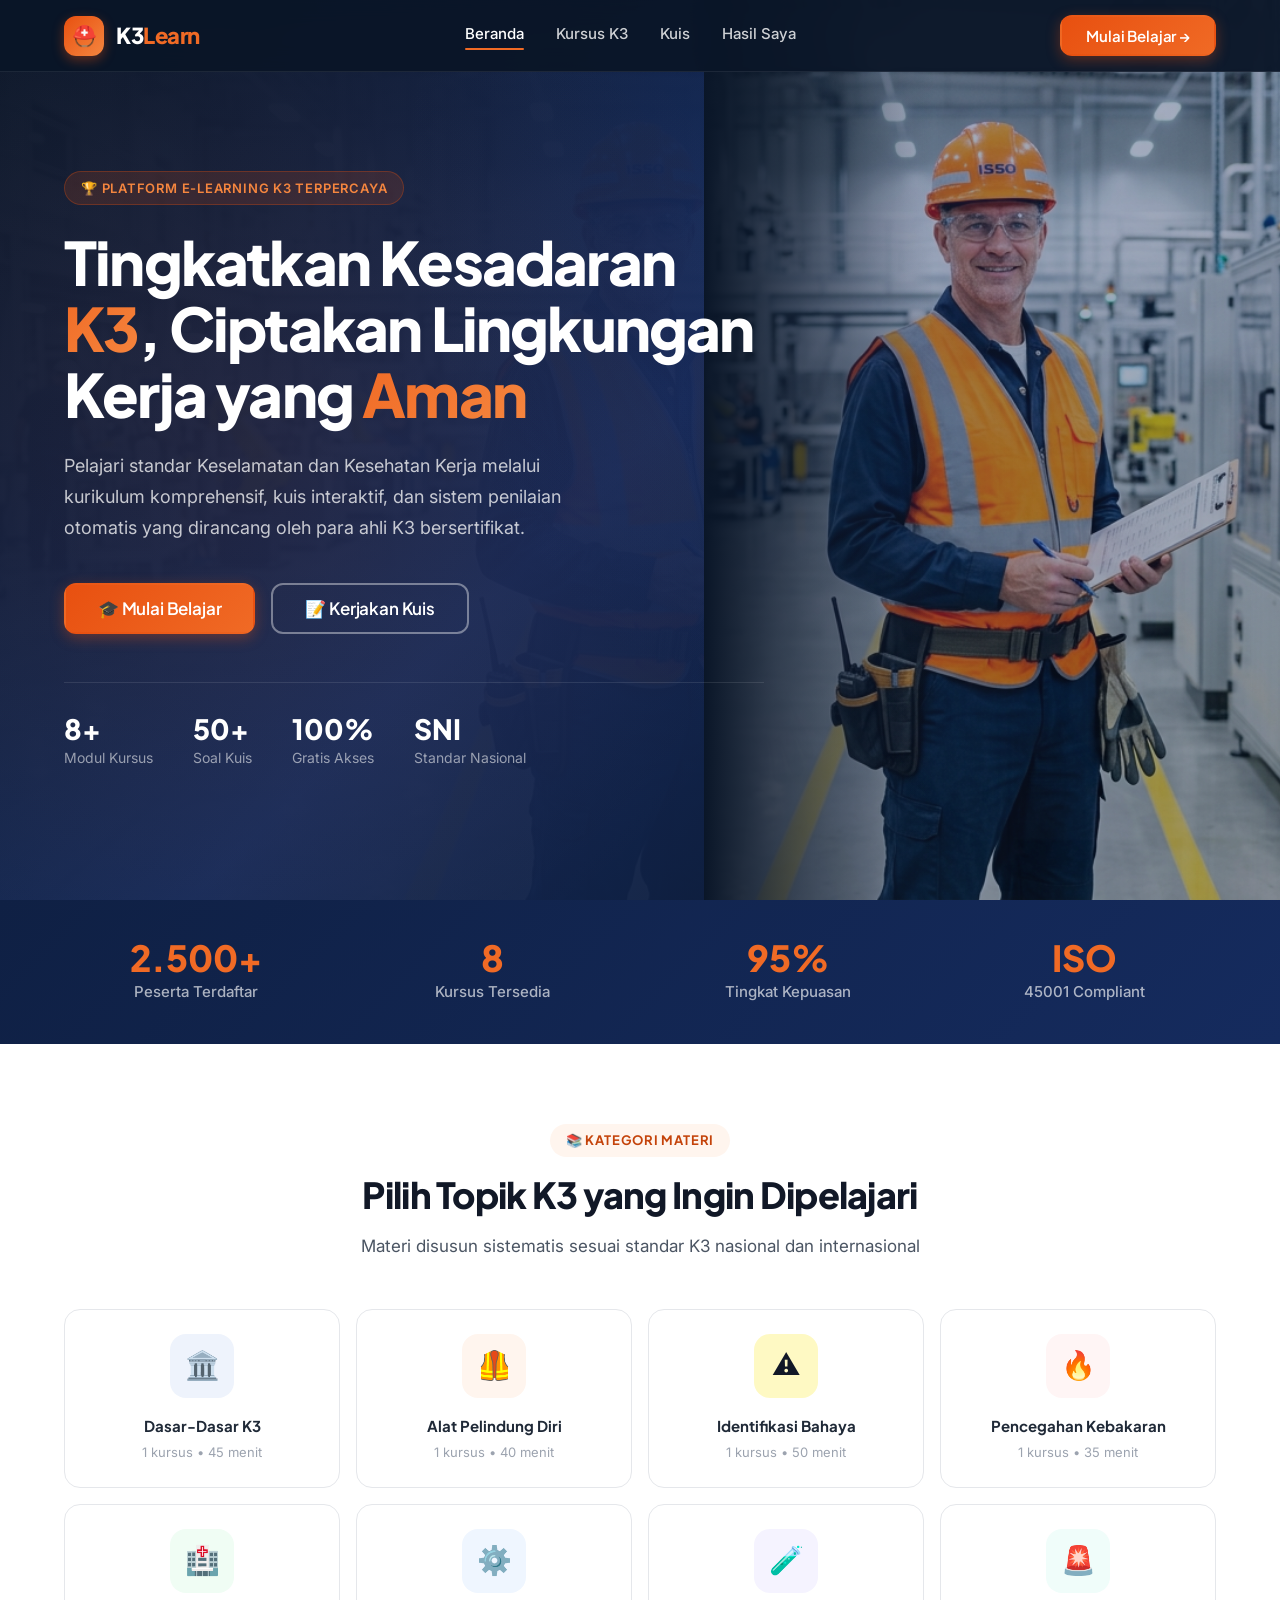
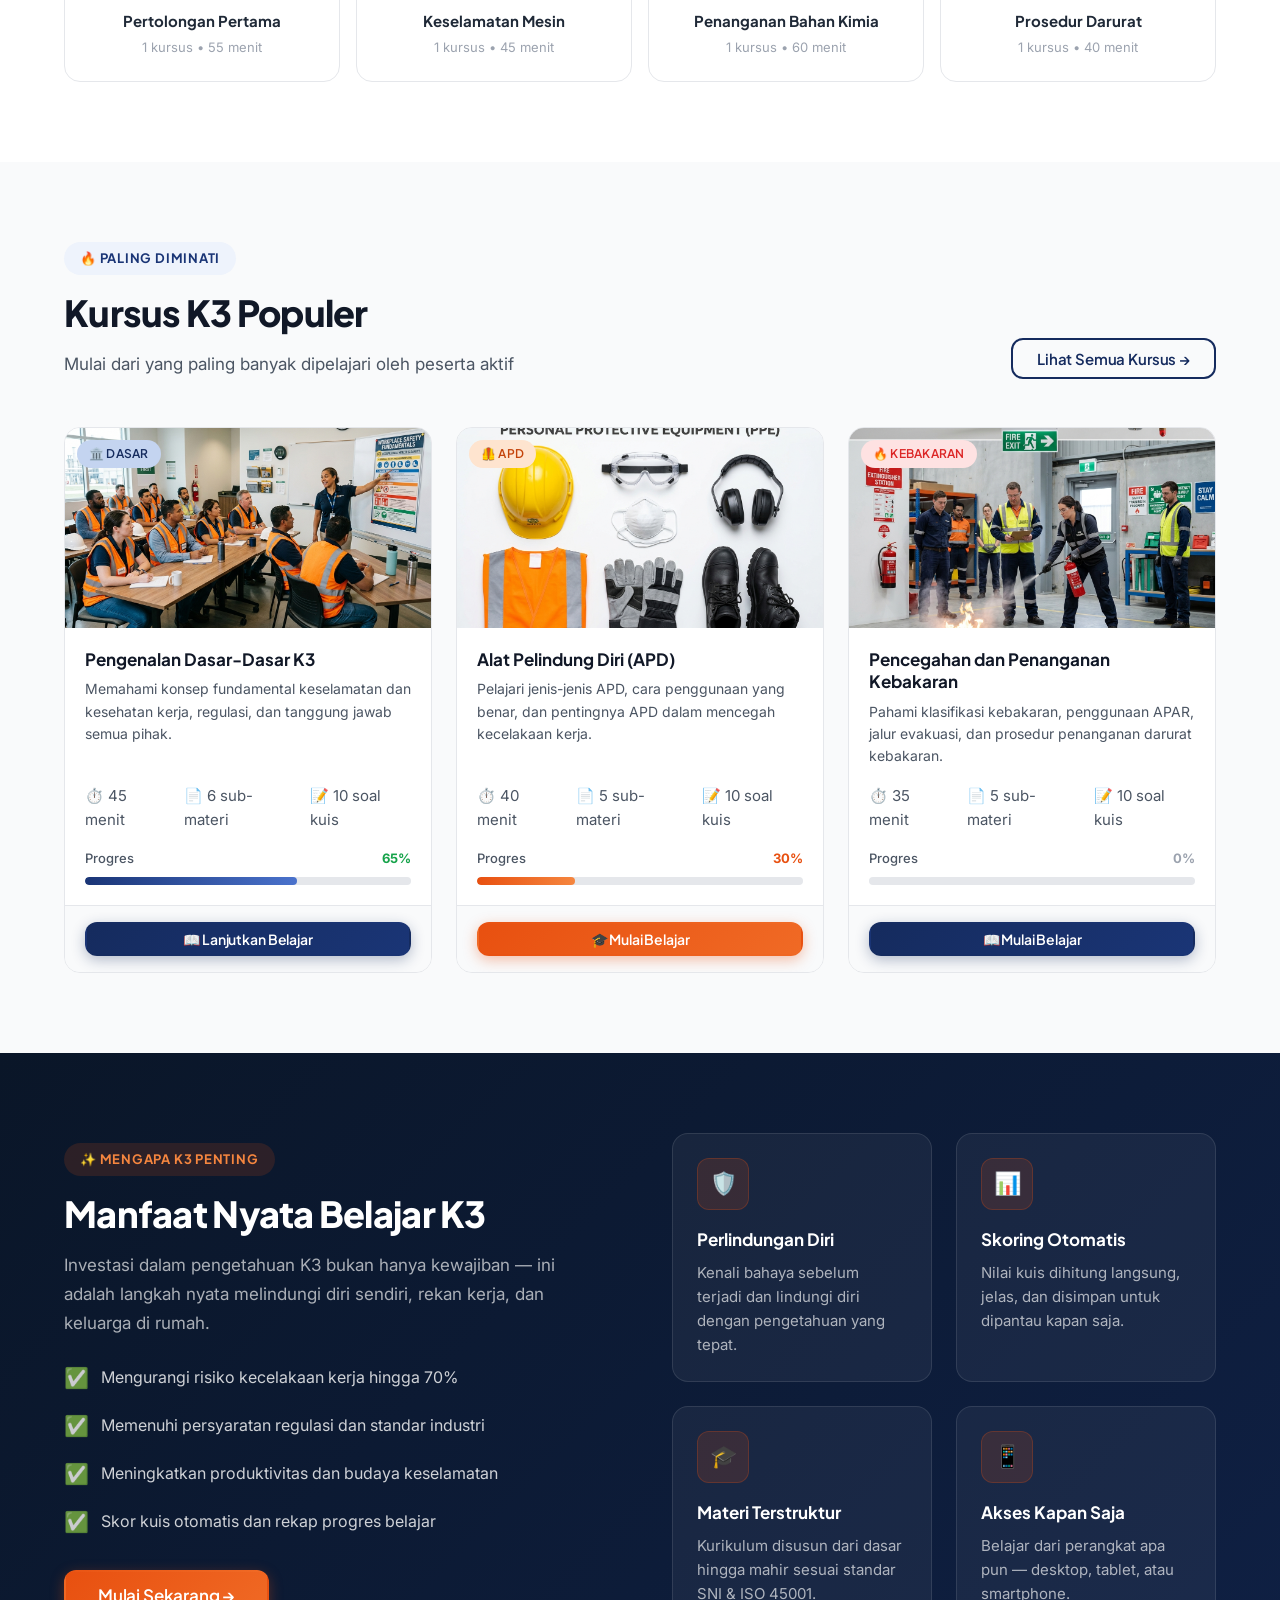
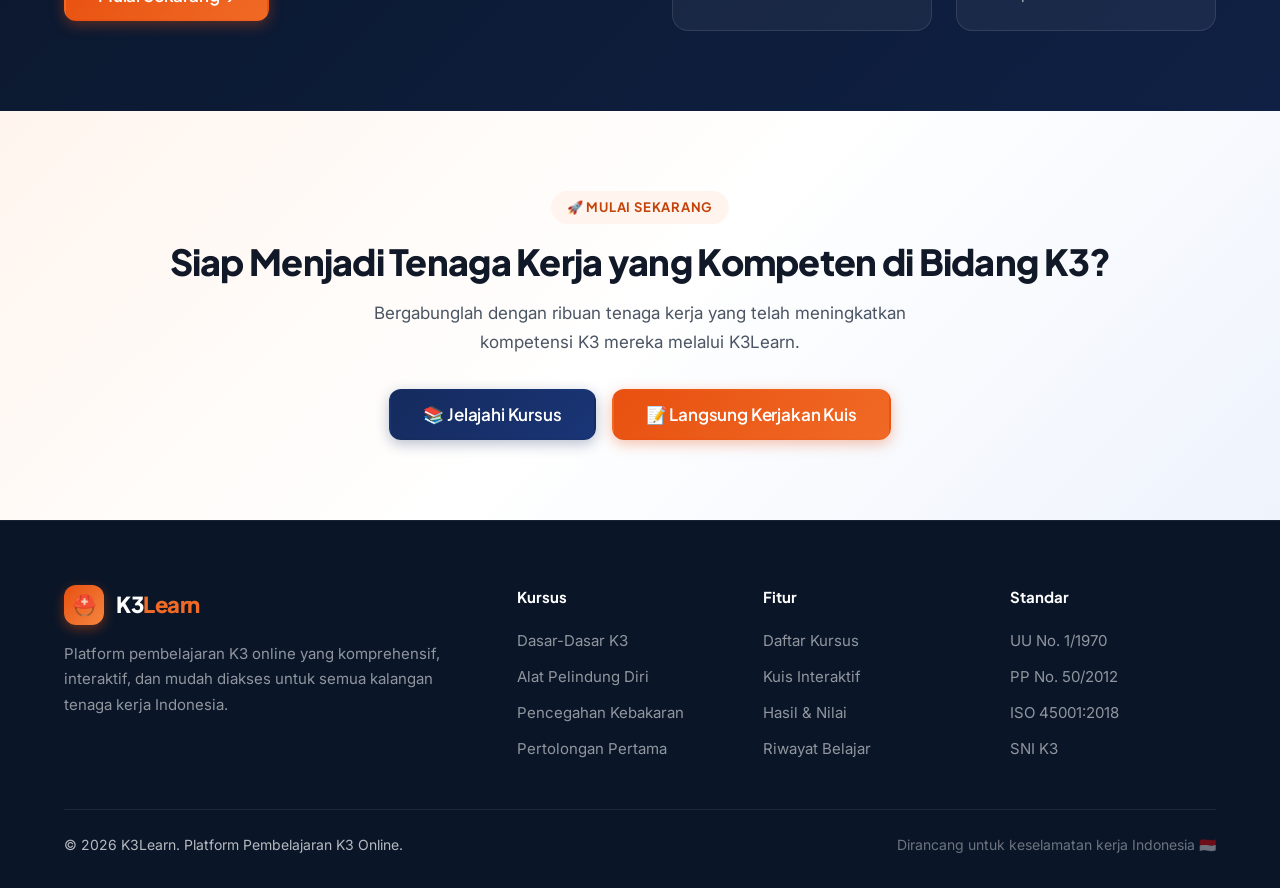
==== index.html @ fc47f02a "feat: initial commit K3Learn interactive e-learning platform" ====
﻿<!DOCTYPE html>
<html lang="id">
<head>
  <meta charset="UTF-8">
  <meta name="viewport" content="width=device-width, initial-scale=1.0">
  <title>K3Learn - Platform Pembelajaran Keselamatan dan Kesehatan Kerja</title>
  <meta name="description" content="Pelajari K3 secara online. Kursus interaktif, kuis otomatis, dan sertifikasi digital untuk meningkatkan keselamatan kerja di tempat Anda.">
  <link rel="stylesheet" href="assets/css/style.css">
  <link rel="icon" href="data:image/svg+xml,<svg xmlns='http://www.w3.org/2000/svg' viewBox='0 0 100 100'><text y='.9em' font-size='90'>⛑️</text></svg>">
</head>
<body>

<!-- NAVBAR -->
<nav class="navbar" id="navbar">
  <div class="container">
    <a href="index.html" class="nav-logo">
      <div class="nav-logo-icon">⛑️</div>
      <span class="nav-logo-text">K3<span>Learn</span></span>
    </a>
    <div class="nav-links" id="navLinks">
      <a href="index.html" class="nav-link active">Beranda</a>
      <a href="pages/kursus.html" class="nav-link">Kursus K3</a>
      <a href="pages/kuis.html" class="nav-link">Kuis</a>
      <a href="pages/hasil.html" class="nav-link">Hasil Saya</a>
    </div>
    <div style="display:flex;align-items:center;gap:.75rem">
      <a href="pages/kursus.html" class="btn btn-primary">Mulai Belajar →</a>
      <button class="nav-hamburger" id="hamburger" aria-label="Menu">
        <span></span><span></span><span></span>
      </button>
    </div>
  </div>
</nav>

<!-- HERO SECTION -->
<section class="hero" id="beranda">
  <div class="hero-bg"><img src="assets/images/hero_worker.jpg" alt="Worker" loading="eager"></div>
  <div class="hero-overlay"></div>
  <div class="hero-pattern"></div>
  <div class="hero-image-col">
    <img src="assets/images/hero_worker.jpg" alt="Safety Worker">
  </div>
  <div class="container">
    <div class="hero-content animate-fade-up">
      <div class="hero-badge">🏆 Platform E-Learning K3 Terpercaya</div>
      <h1 class="hero-title">
        Tingkatkan Kesadaran <span class="highlight">K3</span>, Ciptakan Lingkungan Kerja yang <span class="highlight">Aman</span>
      </h1>
      <p class="hero-desc">
        Pelajari standar Keselamatan dan Kesehatan Kerja melalui kurikulum komprehensif, kuis interaktif, dan sistem penilaian otomatis yang dirancang oleh para ahli K3 bersertifikat.
      </p>
      <div class="hero-actions">
        <a href="pages/kursus.html" class="btn btn-primary btn-lg">🎓 Mulai Belajar</a>
        <a href="pages/kuis.html" class="btn btn-outline btn-lg">📝 Kerjakan Kuis</a>
      </div>
      <div class="hero-stats">
        <div>
          <div class="hero-stat-number">8+</div>
          <div class="hero-stat-label">Modul Kursus</div>
        </div>
        <div>
          <div class="hero-stat-number">50+</div>
          <div class="hero-stat-label">Soal Kuis</div>
        </div>
        <div>
          <div class="hero-stat-number">100%</div>
          <div class="hero-stat-label">Gratis Akses</div>
        </div>
        <div>
          <div class="hero-stat-number">SNI</div>
          <div class="hero-stat-label">Standar Nasional</div>
        </div>
      </div>
    </div>
  </div>
</section>

<!-- STATS STRIP -->
<div class="stats-strip">
  <div class="container">
    <div class="stats-grid">
      <div data-aos data-delay="100">
        <div class="stat-num">2.500+</div>
        <div class="stat-lbl">Peserta Terdaftar</div>
      </div>
      <div data-aos data-delay="200">
        <div class="stat-num">8</div>
        <div class="stat-lbl">Kursus Tersedia</div>
      </div>
      <div data-aos data-delay="300">
        <div class="stat-num">95%</div>
        <div class="stat-lbl">Tingkat Kepuasan</div>
      </div>
      <div data-aos data-delay="400">
        <div class="stat-num">ISO</div>
        <div class="stat-lbl">45001 Compliant</div>
      </div>
    </div>
  </div>
</div>

<!-- KATEGORI MATERI -->
<section class="section-padding" id="kategori">
  <div class="container">
    <div class="text-center mb-12">
      <div class="section-label">📚 Kategori Materi</div>
      <h2 class="section-title">Pilih Topik K3 yang Ingin Dipelajari</h2>
      <p class="section-subtitle" style="margin:0 auto">Materi disusun sistematis sesuai standar K3 nasional dan internasional</p>
    </div>
    <div class="category-grid">
      <a href="pages/kursus.html?kategori=dasar" class="category-card" data-aos data-delay="100">
        <div class="category-icon cat-navy">🏛️</div>
        <div class="category-name">Dasar-Dasar K3</div>
        <div class="category-count">1 kursus • 45 menit</div>
      </a>
      <a href="pages/kursus.html?kategori=apd" class="category-card" data-aos data-delay="150">
        <div class="category-icon cat-orange">🦺</div>
        <div class="category-name">Alat Pelindung Diri</div>
        <div class="category-count">1 kursus • 40 menit</div>
      </a>
      <a href="pages/kursus.html?kategori=bahaya" class="category-card" data-aos data-delay="200">
        <div class="category-icon cat-yellow">⚠️</div>
        <div class="category-name">Identifikasi Bahaya</div>
        <div class="category-count">1 kursus • 50 menit</div>
      </a>
      <a href="pages/kursus.html?kategori=kebakaran" class="category-card" data-aos data-delay="250">
        <div class="category-icon cat-red">🔥</div>
        <div class="category-name">Pencegahan Kebakaran</div>
        <div class="category-count">1 kursus • 35 menit</div>
      </a>
      <a href="pages/kursus.html?kategori=p3k" class="category-card" data-aos data-delay="300">
        <div class="category-icon cat-green">🏥</div>
        <div class="category-name">Pertolongan Pertama</div>
        <div class="category-count">1 kursus • 55 menit</div>
      </a>
      <a href="pages/kursus.html?kategori=mesin" class="category-card" data-aos data-delay="350">
        <div class="category-icon cat-blue">⚙️</div>
        <div class="category-name">Keselamatan Mesin</div>
        <div class="category-count">1 kursus • 45 menit</div>
      </a>
      <a href="pages/kursus.html?kategori=kimia" class="category-card" data-aos data-delay="400">
        <div class="category-icon cat-purple">🧪</div>
        <div class="category-name">Penanganan Bahan Kimia</div>
        <div class="category-count">1 kursus • 60 menit</div>
      </a>
      <a href="pages/kursus.html?kategori=darurat" class="category-card" data-aos data-delay="450">
        <div class="category-icon cat-teal">🚨</div>
        <div class="category-name">Prosedur Darurat</div>
        <div class="category-count">1 kursus • 40 menit</div>
      </a>
    </div>
  </div>
</section>

<!-- KURSUS POPULER -->
<section class="section-padding" style="background:#F9FAFB" id="kursus-populer">
  <div class="container">
    <div style="display:flex;align-items:flex-end;justify-content:space-between;margin-bottom:3rem;flex-wrap:wrap;gap:1rem">
      <div>
        <div class="section-label section-label-navy">🔥 Paling Diminati</div>
        <h2 class="section-title">Kursus K3 Populer</h2>
        <p class="section-subtitle">Mulai dari yang paling banyak dipelajari oleh peserta aktif</p>
      </div>
      <a href="pages/kursus.html" class="btn btn-outline-navy">Lihat Semua Kursus →</a>
    </div>
    <div class="courses-grid">
      <!-- Kursus 1 -->
      <div class="course-card" data-aos data-delay="100">
        <div class="course-img-wrap">
          <img src="assets/images/course_k3basics.jpg" alt="Dasar K3" loading="lazy">
          <div class="course-img-badge"><span class="badge badge-navy">🏛️ Dasar</span></div>
        </div>
        <div class="course-body">
          <div class="course-title">Pengenalan Dasar-Dasar K3</div>
          <p class="course-desc">Memahami konsep fundamental keselamatan dan kesehatan kerja, regulasi, dan tanggung jawab semua pihak.</p>
          <div class="course-meta">
            <div class="course-meta-item">⏱️ 45 menit</div>
            <div class="course-meta-item">📄 6 sub-materi</div>
            <div class="course-meta-item">📝 10 soal kuis</div>
          </div>
          <div>
            <div class="course-progress-hdr"><span>Progres</span><span style="color:#16A34A;font-weight:700">65%</span></div>
            <div class="progress-wrap"><div class="progress-bar" style="width:65%"></div></div>
          </div>
        </div>
        <div class="card-footer" style="padding:1rem 1.25rem">
          <a href="pages/materi.html?id=k3dasar" class="btn btn-navy btn-full btn-sm">📖 Lanjutkan Belajar</a>
        </div>
      </div>
      <!-- Kursus 2 -->
      <div class="course-card" data-aos data-delay="200">
        <div class="course-img-wrap">
          <img src="assets/images/course_apd.jpg" alt="APD" loading="lazy">
          <div class="course-img-badge"><span class="badge badge-orange">🦺 APD</span></div>
        </div>
        <div class="course-body">
          <div class="course-title">Alat Pelindung Diri (APD)</div>
          <p class="course-desc">Pelajari jenis-jenis APD, cara penggunaan yang benar, dan pentingnya APD dalam mencegah kecelakaan kerja.</p>
          <div class="course-meta">
            <div class="course-meta-item">⏱️ 40 menit</div>
            <div class="course-meta-item">📄 5 sub-materi</div>
            <div class="course-meta-item">📝 10 soal kuis</div>
          </div>
          <div>
            <div class="course-progress-hdr"><span>Progres</span><span style="color:#E85010;font-weight:700">30%</span></div>
            <div class="progress-wrap"><div class="progress-bar progress-bar-orange" style="width:30%"></div></div>
          </div>
        </div>
        <div class="card-footer" style="padding:1rem 1.25rem">
          <a href="pages/materi.html?id=apd" class="btn btn-primary btn-full btn-sm">🎓 Mulai Belajar</a>
        </div>
      </div>
      <!-- Kursus 3 -->
      <div class="course-card" data-aos data-delay="300">
        <div class="course-img-wrap">
          <img src="assets/images/course_fire.jpg" alt="Kebakaran" loading="lazy">
          <div class="course-img-badge"><span class="badge badge-red">🔥 Kebakaran</span></div>
        </div>
        <div class="course-body">
          <div class="course-title">Pencegahan dan Penanganan Kebakaran</div>
          <p class="course-desc">Pahami klasifikasi kebakaran, penggunaan APAR, jalur evakuasi, dan prosedur penanganan darurat kebakaran.</p>
          <div class="course-meta">
            <div class="course-meta-item">⏱️ 35 menit</div>
            <div class="course-meta-item">📄 5 sub-materi</div>
            <div class="course-meta-item">📝 10 soal kuis</div>
          </div>
          <div>
            <div class="course-progress-hdr"><span>Progres</span><span style="color:#9CA3AF;font-weight:700">0%</span></div>
            <div class="progress-wrap"><div class="progress-bar" style="width:0%"></div></div>
          </div>
        </div>
        <div class="card-footer" style="padding:1rem 1.25rem">
          <a href="pages/materi.html?id=kebakaran" class="btn btn-navy btn-full btn-sm">📖 Mulai Belajar</a>
        </div>
      </div>
    </div>
  </div>
</section>

<!-- MANFAAT BELAJAR K3 -->
<section class="benefits-section" id="manfaat">
  <div class="container">
    <div style="display:grid;grid-template-columns:1fr 1fr;gap:4rem;align-items:center" class="benefits-responsive">
      <div data-aos>
        <div class="section-label" style="background:rgba(232,80,16,0.15);color:#F5863F">✨ Mengapa K3 Penting</div>
        <h2 class="section-title" style="color:#fff;margin-bottom:1rem">Manfaat Nyata Belajar K3</h2>
        <p style="color:rgba(255,255,255,0.65);font-size:1.0625rem;line-height:1.7;margin-bottom:1.5rem">
          Investasi dalam pengetahuan K3 bukan hanya kewajiban — ini adalah langkah nyata melindungi diri sendiri, rekan kerja, dan keluarga di rumah.
        </p>
        <div style="display:flex;flex-direction:column;gap:1rem">
          <div style="display:flex;align-items:center;gap:.75rem;color:rgba(255,255,255,0.8)">
            <span style="font-size:1.25rem">✅</span>
            <span>Mengurangi risiko kecelakaan kerja hingga 70%</span>
          </div>
          <div style="display:flex;align-items:center;gap:.75rem;color:rgba(255,255,255,0.8)">
            <span style="font-size:1.25rem">✅</span>
            <span>Memenuhi persyaratan regulasi dan standar industri</span>
          </div>
          <div style="display:flex;align-items:center;gap:.75rem;color:rgba(255,255,255,0.8)">
            <span style="font-size:1.25rem">✅</span>
            <span>Meningkatkan produktivitas dan budaya keselamatan</span>
          </div>
          <div style="display:flex;align-items:center;gap:.75rem;color:rgba(255,255,255,0.8)">
            <span style="font-size:1.25rem">✅</span>
            <span>Skor kuis otomatis dan rekap progres belajar</span>
          </div>
        </div>
        <div style="margin-top:2rem">
          <a href="pages/kursus.html" class="btn btn-primary btn-lg">Mulai Sekarang →</a>
        </div>
      </div>
      <div>
        <div class="benefits-grid" style="margin-top:0">
          <div class="benefit-card" data-aos data-delay="100">
            <div class="benefit-icon">🛡️</div>
            <div class="benefit-title">Perlindungan Diri</div>
            <p class="benefit-desc">Kenali bahaya sebelum terjadi dan lindungi diri dengan pengetahuan yang tepat.</p>
          </div>
          <div class="benefit-card" data-aos data-delay="200">
            <div class="benefit-icon">📊</div>
            <div class="benefit-title">Skoring Otomatis</div>
            <p class="benefit-desc">Nilai kuis dihitung langsung, jelas, dan disimpan untuk dipantau kapan saja.</p>
          </div>
          <div class="benefit-card" data-aos data-delay="300">
            <div class="benefit-icon">🎓</div>
            <div class="benefit-title">Materi Terstruktur</div>
            <p class="benefit-desc">Kurikulum disusun dari dasar hingga mahir sesuai standar SNI & ISO 45001.</p>
          </div>
          <div class="benefit-card" data-aos data-delay="400">
            <div class="benefit-icon">📱</div>
            <div class="benefit-title">Akses Kapan Saja</div>
            <p class="benefit-desc">Belajar dari perangkat apa pun — desktop, tablet, atau smartphone.</p>
          </div>
        </div>
      </div>
    </div>
  </div>
</section>

<!-- CTA SECTION -->
<section class="section-padding" style="background:linear-gradient(135deg,#FFF5EE 0%,#fff 50%,#EEF3FC 100%)">
  <div class="container text-center" data-aos>
    <div class="section-label">🚀 Mulai Sekarang</div>
    <h2 class="section-title">Siap Menjadi Tenaga Kerja yang Kompeten di Bidang K3?</h2>
    <p class="section-subtitle" style="margin:0 auto 2rem">
      Bergabunglah dengan ribuan tenaga kerja yang telah meningkatkan kompetensi K3 mereka melalui K3Learn.
    </p>
    <div style="display:flex;gap:1rem;justify-content:center;flex-wrap:wrap">
      <a href="pages/kursus.html" class="btn btn-navy btn-lg">📚 Jelajahi Kursus</a>
      <a href="pages/kuis.html" class="btn btn-primary btn-lg">📝 Langsung Kerjakan Kuis</a>
    </div>
  </div>
</section>

<!-- FOOTER -->
<footer class="footer">
  <div class="container">
    <div class="footer-grid">
      <div>
        <div class="nav-logo" style="margin-bottom:.5rem">
          <div class="nav-logo-icon">⛑️</div>
          <span class="nav-logo-text">K3<span>Learn</span></span>
        </div>
        <p class="footer-brand-desc">Platform pembelajaran K3 online yang komprehensif, interaktif, dan mudah diakses untuk semua kalangan tenaga kerja Indonesia.</p>
      </div>
      <div>
        <div class="footer-heading">Kursus</div>
        <div class="footer-links">
          <a href="pages/materi.html?id=k3dasar" class="footer-link">Dasar-Dasar K3</a>
          <a href="pages/materi.html?id=apd" class="footer-link">Alat Pelindung Diri</a>
          <a href="pages/materi.html?id=kebakaran" class="footer-link">Pencegahan Kebakaran</a>
          <a href="pages/materi.html?id=p3k" class="footer-link">Pertolongan Pertama</a>
        </div>
      </div>
      <div>
        <div class="footer-heading">Fitur</div>
        <div class="footer-links">
          <a href="pages/kursus.html" class="footer-link">Daftar Kursus</a>
          <a href="pages/kuis.html" class="footer-link">Kuis Interaktif</a>
          <a href="pages/hasil.html" class="footer-link">Hasil & Nilai</a>
          <a href="pages/hasil.html" class="footer-link">Riwayat Belajar</a>
        </div>
      </div>
      <div>
        <div class="footer-heading">Standar</div>
        <div class="footer-links">
          <a href="#" class="footer-link">UU No. 1/1970</a>
          <a href="#" class="footer-link">PP No. 50/2012</a>
          <a href="#" class="footer-link">ISO 45001:2018</a>
          <a href="#" class="footer-link">SNI K3</a>
        </div>
      </div>
    </div>
    <div class="footer-bottom">
      <span>© 2026 K3Learn. Platform Pembelajaran K3 Online.</span>
      <span style="color:rgba(255,255,255,0.4)">Dirancang untuk keselamatan kerja Indonesia 🇮🇩</span>
    </div>
  </div>
</footer>

<script>
// Navbar scroll effect
const navbar = document.getElementById('navbar');
window.addEventListener('scroll', () => {
  navbar.classList.toggle('scrolled', window.scrollY > 20);
});

// Mobile menu
document.getElementById('hamburger').addEventListener('click', function() {
  document.getElementById('navLinks').classList.toggle('mobile-open');
});

// AOS (Animate on Scroll)
function initAOS() {
  const observer = new IntersectionObserver((entries) => {
    entries.forEach(el => { if(el.isIntersecting) el.target.classList.add('aos-animate'); });
  }, { threshold: 0.1, rootMargin: '0px 0px -40px 0px' });
  document.querySelectorAll('[data-aos]').forEach(el => observer.observe(el));
}

// Counter animation
function animateCounter(el, target, suffix='') {
  let count = 0;
  const step = target / 60;
  const timer = setInterval(() => {
    count = Math.min(count + step, target);
    el.textContent = Math.floor(count).toLocaleString('id') + suffix;
    if (count >= target) clearInterval(timer);
  }, 16);
}

document.addEventListener('DOMContentLoaded', () => {
  initAOS();
  // Responsive benefits grid
  const benefitsResponsive = document.querySelector('.benefits-responsive');
  if(window.innerWidth <= 768 && benefitsResponsive) {
    benefitsResponsive.style.gridTemplateColumns = '1fr';
    benefitsResponsive.style.gap = '2rem';
  }
});
</script>
</body>
</html>
---- assets/css/style.css ----
﻿/* ================================================================
   K3LEARN - Main Stylesheet
   Modern Professional Occupational Safety e-Learning
   ================================================================ */

@import url('https://fonts.googleapis.com/css2?family=Plus+Jakarta+Sans:wght@300;400;500;600;700;800&family=Inter:wght@300;400;500;600;700&display=swap');

/* CSS CUSTOM PROPERTIES */
:root {
  --navy-900: #0A1628;
  --navy-800: #0F2044;
  --navy-700: #152B5E;
  --navy-600: #1A3576;
  --navy-500: #1E3F8F;
  --navy-400: #2952B3;
  --navy-300: #4A72CC;
  --navy-200: #89A9E0;
  --navy-100: #C4D4F0;
  --navy-50:  #EEF3FC;
  --orange-600: #C4430A;
  --orange-500: #E85010;
  --orange-400: #F06A25;
  --orange-300: #F5863F;
  --orange-200: #FBBF8B;
  --orange-100: #FEE4CF;
  --orange-50:  #FFF5EE;
  --green-600: #15803D;
  --green-500: #16A34A;
  --green-400: #22C55E;
  --green-100: #DCFCE7;
  --green-50:  #F0FDF4;
  --red-600: #DC2626;
  --red-500: #EF4444;
  --red-100: #FEE2E2;
  --red-50:  #FFF5F5;
  --yellow-500: #EAB308;
  --yellow-100: #FEF9C3;
  --gray-900: #111827;
  --gray-800: #1F2937;
  --gray-700: #374151;
  --gray-600: #4B5563;
  --gray-500: #6B7280;
  --gray-400: #9CA3AF;
  --gray-300: #D1D5DB;
  --gray-200: #E5E7EB;
  --gray-100: #F3F4F6;
  --gray-50:  #F9FAFB;
  --primary: var(--navy-700);
  --primary-dark: var(--navy-900);
  --accent: var(--orange-500);
  --accent-dark: var(--orange-600);
  --text-primary: var(--gray-900);
  --text-secondary: var(--gray-600);
  --text-muted: var(--gray-400);
  --bg-primary: #FFFFFF;
  --bg-secondary: var(--gray-50);
  --border: var(--gray-200);
  --font-display: 'Plus Jakarta Sans', sans-serif;
  --font-body: 'Inter', sans-serif;
  --radius-sm: 0.375rem;
  --radius-md: 0.5rem;
  --radius-lg: 0.75rem;
  --radius-xl: 1rem;
  --radius-2xl: 1.5rem;
  --radius-full: 9999px;
  --shadow-sm: 0 1px 2px rgba(0,0,0,0.05);
  --shadow-md: 0 4px 6px -1px rgba(0,0,0,0.07),0 2px 4px -1px rgba(0,0,0,0.05);
  --shadow-lg: 0 10px 15px -3px rgba(0,0,0,0.08),0 4px 6px -2px rgba(0,0,0,0.04);
  --shadow-xl: 0 20px 25px -5px rgba(0,0,0,0.10),0 10px 10px -5px rgba(0,0,0,0.04);
  --shadow-2xl: 0 25px 50px -12px rgba(0,0,0,0.18);
  --transition-fast: 150ms ease;
  --transition-base: 250ms ease;
  --z-sticky: 100;
  --z-modal: 1000;
  --z-toast: 2000;
}

*,*::before,*::after{box-sizing:border-box;margin:0;padding:0}
html{scroll-behavior:smooth;font-size:16px}
body{font-family:var(--font-body);line-height:1.6;color:var(--text-primary);background:#fff;-webkit-font-smoothing:antialiased}
img{max-width:100%;height:auto;display:block}
a{text-decoration:none;color:inherit;transition:color var(--transition-base)}
ul,ol{list-style:none}
button{cursor:pointer;border:none;background:none;font-family:inherit}
input,textarea,select{font-family:inherit}

/* TYPOGRAPHY */
h1,h2,h3,h4,h5,h6{font-family:var(--font-display);font-weight:700;line-height:1.2;color:var(--text-primary)}
h1{font-size:clamp(2rem,4vw,3.25rem)}
h2{font-size:clamp(1.5rem,3vw,2.25rem)}
h3{font-size:clamp(1.25rem,2vw,1.5rem)}
h4{font-size:1.125rem}
p{line-height:1.7}

/* LAYOUT */
.container{width:100%;max-width:1200px;margin:0 auto;padding:0 1.5rem}
.section-padding{padding:5rem 0}
.section-padding-sm{padding:3rem 0}

/* NAVBAR */
.navbar{position:fixed;top:0;left:0;right:0;z-index:var(--z-sticky);height:72px;display:flex;align-items:center;background:rgba(10,22,40,0.95);backdrop-filter:blur(12px);border-bottom:1px solid rgba(255,255,255,0.08);transition:all var(--transition-base)}
.navbar.scrolled{background:rgba(10,22,40,0.98);box-shadow:0 4px 20px rgba(0,0,0,0.3)}
.navbar .container{display:flex;align-items:center;justify-content:space-between}
.nav-logo{display:flex;align-items:center;gap:.75rem;text-decoration:none}
.nav-logo-icon{width:40px;height:40px;background:linear-gradient(135deg,#E85010,#F5863F);border-radius:var(--radius-lg);display:flex;align-items:center;justify-content:center;font-size:1.25rem;flex-shrink:0;box-shadow:0 4px 12px rgba(232,80,16,0.4)}
.nav-logo-text{font-family:var(--font-display);font-weight:800;font-size:1.375rem;color:#fff;letter-spacing:-.02em}
.nav-logo-text span{color:#F06A25}
.nav-links{display:flex;align-items:center;gap:2rem}
.nav-link{font-size:.9375rem;font-weight:500;color:rgba(255,255,255,0.8);transition:color var(--transition-fast);position:relative;padding-bottom:4px}
.nav-link::after{content:'';position:absolute;bottom:0;left:0;right:0;height:2px;background:#F06A25;border-radius:1px;transform:scaleX(0);transition:transform var(--transition-base)}
.nav-link:hover,.nav-link.active{color:#fff}
.nav-link:hover::after,.nav-link.active::after{transform:scaleX(1)}
.nav-hamburger{display:none;flex-direction:column;gap:5px;cursor:pointer;padding:8px;border-radius:var(--radius-sm);background:transparent;border:none}
.nav-hamburger span{display:block;width:24px;height:2px;background:#fff;border-radius:1px;transition:all var(--transition-base)}

/* BUTTONS */
.btn{display:inline-flex;align-items:center;justify-content:center;gap:.5rem;padding:.6875rem 1.5rem;border-radius:var(--radius-lg);font-family:var(--font-display);font-size:.9375rem;font-weight:600;line-height:1;transition:all var(--transition-base);white-space:nowrap;cursor:pointer;border:2px solid transparent;letter-spacing:-.01em}
.btn:active{transform:translateY(1px)}
.btn-primary{background:linear-gradient(135deg,#E85010,#F06A25);color:#fff;box-shadow:0 4px 14px rgba(232,80,16,0.35)}
.btn-primary:hover{background:linear-gradient(135deg,#C4430A,#E85010);box-shadow:0 6px 20px rgba(232,80,16,0.45);transform:translateY(-1px);color:#fff}
.btn-navy{background:linear-gradient(135deg,#152B5E,#1A3576);color:#fff;box-shadow:0 4px 14px rgba(21,43,94,0.3)}
.btn-navy:hover{background:linear-gradient(135deg,#0F2044,#152B5E);transform:translateY(-1px);color:#fff}
.btn-outline{background:transparent;color:#fff;border-color:rgba(255,255,255,0.4)}
.btn-outline:hover{background:rgba(255,255,255,0.1);border-color:rgba(255,255,255,0.7);color:#fff}
.btn-outline-navy{background:transparent;color:#152B5E;border-color:#152B5E}
.btn-outline-navy:hover{background:#152B5E;color:#fff}
.btn-success{background:linear-gradient(135deg,#15803D,#16A34A);color:#fff;box-shadow:0 4px 14px rgba(22,163,74,0.3)}
.btn-success:hover{opacity:.92;transform:translateY(-1px);color:#fff}
.btn-danger{background:linear-gradient(135deg,#DC2626,#EF4444);color:#fff}
.btn-danger:hover{opacity:.92;transform:translateY(-1px);color:#fff}
.btn-lg{padding:.9375rem 2rem;font-size:1.0625rem}
.btn-sm{padding:.5rem 1rem;font-size:.875rem}
.btn-full{width:100%}

/* BADGES */
.badge{display:inline-flex;align-items:center;gap:.25rem;padding:.25rem .75rem;border-radius:var(--radius-full);font-size:.75rem;font-weight:600;font-family:var(--font-display);letter-spacing:.02em;text-transform:uppercase}
.badge-navy{background:#C4D4F0;color:#152B5E}
.badge-orange{background:#FEE4CF;color:#C4430A}
.badge-green{background:#DCFCE7;color:#15803D}
.badge-red{background:#FEE2E2;color:#DC2626}
.badge-gray{background:#F3F4F6;color:#4B5563}

/* PROGRESS */
.progress-wrap{background:#E5E7EB;border-radius:var(--radius-full);overflow:hidden;height:8px}
.progress-bar{height:100%;background:linear-gradient(90deg,#1A3576,#4A72CC);border-radius:var(--radius-full);transition:width .6s ease}
.progress-bar-orange{background:linear-gradient(90deg,#E85010,#F5863F)}
.progress-bar-green{background:linear-gradient(90deg,#15803D,#22C55E)}
.progress-lg .progress-wrap{height:12px}

/* SECTION HEADER */
.section-label{display:inline-flex;align-items:center;gap:.5rem;background:#FFF5EE;color:#C4430A;padding:.375rem 1rem;border-radius:var(--radius-full);font-size:.8125rem;font-weight:700;font-family:var(--font-display);letter-spacing:.06em;text-transform:uppercase;margin-bottom:1rem}
.section-label-navy{background:#EEF3FC;color:#1A3576}
.section-title{font-size:clamp(1.625rem,3vw,2.25rem);font-weight:800;color:#111827;line-height:1.2;margin-bottom:1rem;letter-spacing:-.02em}
.section-subtitle{font-size:1.0625rem;color:#4B5563;line-height:1.7;max-width:600px}

/* HERO */
.hero{min-height:100vh;display:flex;align-items:center;position:relative;overflow:hidden;background:#0A1628}
.hero-bg{position:absolute;inset:0;z-index:0}
.hero-bg img{width:100%;height:100%;object-fit:cover;opacity:.2}
.hero-overlay{position:absolute;inset:0;background:linear-gradient(135deg,rgba(10,22,40,0.92) 0%,rgba(21,43,94,0.85) 50%,rgba(10,22,40,0.75) 100%)}
.hero-pattern{position:absolute;inset:0;background:radial-gradient(circle at 20% 50%,rgba(232,80,16,0.08) 0%,transparent 50%),radial-gradient(circle at 80% 20%,rgba(41,82,179,0.12) 0%,transparent 50%)}
.hero-content{position:relative;z-index:1;padding:120px 0 80px;max-width:700px}
.hero-badge{display:inline-flex;align-items:center;gap:.5rem;background:rgba(232,80,16,0.15);border:1px solid rgba(232,80,16,0.3);color:#F5863F;padding:.375rem 1rem;border-radius:var(--radius-full);font-size:.8125rem;font-weight:600;letter-spacing:.06em;text-transform:uppercase;margin-bottom:1.5rem}
.hero-title{font-family:var(--font-display);font-size:clamp(2.25rem,5vw,3.75rem);font-weight:800;color:#fff;line-height:1.1;letter-spacing:-.03em;margin-bottom:1.5rem}
.hero-title .highlight{background:linear-gradient(135deg,#F06A25,#F5863F);-webkit-background-clip:text;-webkit-text-fill-color:transparent;background-clip:text}
.hero-desc{font-size:1.125rem;color:rgba(255,255,255,0.75);line-height:1.7;margin-bottom:2.5rem;max-width:560px}
.hero-actions{display:flex;flex-wrap:wrap;gap:1rem;margin-bottom:3rem}
.hero-stats{display:flex;gap:2.5rem;padding-top:2rem;border-top:1px solid rgba(255,255,255,0.1)}
.hero-stat-number{font-family:var(--font-display);font-size:1.75rem;font-weight:800;color:#fff;line-height:1}
.hero-stat-label{font-size:.875rem;color:rgba(255,255,255,0.55);margin-top:.25rem}
.hero-image-col{position:absolute;right:0;top:0;bottom:0;width:45%;overflow:hidden;z-index:0}
.hero-image-col::before{content:'';position:absolute;inset:0;background:linear-gradient(to right,#0A1628 0%,transparent 40%);z-index:1}
.hero-image-col img{width:100%;height:100%;object-fit:cover;object-position:center top;opacity:.6}

/* STATS STRIP */
.stats-strip{background:linear-gradient(135deg,#0F2044,#152B5E);padding:2.5rem 0}
.stats-grid{display:grid;grid-template-columns:repeat(4,1fr);gap:2rem;text-align:center}
.stat-num{font-family:var(--font-display);font-size:2.25rem;font-weight:800;color:#F06A25;line-height:1;margin-bottom:.25rem}
.stat-lbl{font-size:.9375rem;color:rgba(255,255,255,0.65);font-weight:500}

/* CATEGORY */
.category-grid{display:grid;grid-template-columns:repeat(4,1fr);gap:1rem}
.category-card{background:#fff;border:1px solid #E5E7EB;border-radius:var(--radius-xl);padding:1.5rem;text-align:center;cursor:pointer;transition:all var(--transition-base);text-decoration:none;display:block}
.category-card:hover{border-color:#89A9E0;box-shadow:var(--shadow-lg);transform:translateY(-4px);background:#EEF3FC}
.category-icon{width:64px;height:64px;margin:0 auto 1rem;border-radius:var(--radius-xl);display:flex;align-items:center;justify-content:center;font-size:1.75rem;transition:transform var(--transition-base)}
.category-card:hover .category-icon{transform:scale(1.1) rotate(5deg)}
.cat-orange{background:#FFF5EE}
.cat-navy{background:#EEF3FC}
.cat-green{background:#F0FDF4}
.cat-red{background:#FFF5F5}
.cat-yellow{background:#FEF9C3}
.cat-blue{background:#EFF6FF}
.cat-purple{background:#F5F3FF}
.cat-teal{background:#F0FDFA}
.category-name{font-family:var(--font-display);font-weight:700;font-size:.9375rem;color:#1F2937;margin-bottom:.25rem}
.category-count{font-size:.8125rem;color:#9CA3AF}

/* COURSE CARDS */
.courses-grid{display:grid;grid-template-columns:repeat(3,1fr);gap:1.5rem}
.course-card{background:#fff;border-radius:var(--radius-xl);border:1px solid #E5E7EB;overflow:hidden;transition:all var(--transition-base);display:flex;flex-direction:column}
.course-card:hover{box-shadow:var(--shadow-xl);transform:translateY(-6px);border-color:#C4D4F0}
.course-img-wrap{position:relative;height:200px;overflow:hidden}
.course-img-wrap img{width:100%;height:100%;object-fit:cover;transition:transform .5s ease}
.course-card:hover .course-img-wrap img{transform:scale(1.05)}
.course-img-badge{position:absolute;top:.75rem;left:.75rem}
.course-body{padding:1.25rem;flex:1;display:flex;flex-direction:column}
.course-title{font-family:var(--font-display);font-size:1.0625rem;font-weight:700;color:#111827;margin-bottom:.5rem;line-height:1.3}
.course-desc{font-size:.875rem;color:#4B5563;line-height:1.6;margin-bottom:1rem;flex:1}
.course-meta{display:flex;align-items:center;gap:1rem;margin-bottom:1rem;font-size:.8125rem;color:#9CA3AF}
.course-meta-item{display:flex;align-items:center;gap:.25rem}
.course-progress-hdr{display:flex;justify-content:space-between;margin-bottom:.5rem;font-size:.8125rem;font-weight:500;color:#4B5563}

/* BENEFITS */
.benefits-section{background:linear-gradient(135deg,#0A1628 0%,#0F2044 100%);color:#fff;padding:5rem 0}
.benefits-grid{display:grid;grid-template-columns:repeat(2,1fr);gap:1.5rem;margin-top:3rem}
.benefit-card{background:rgba(255,255,255,0.05);border:1px solid rgba(255,255,255,0.1);border-radius:var(--radius-xl);padding:1.5rem;transition:all var(--transition-base)}
.benefit-card:hover{background:rgba(255,255,255,0.08);border-color:rgba(232,80,16,0.3);transform:translateY(-2px)}
.benefit-icon{width:52px;height:52px;background:rgba(232,80,16,0.15);border:1px solid rgba(232,80,16,0.25);border-radius:var(--radius-lg);display:flex;align-items:center;justify-content:center;font-size:1.375rem;margin-bottom:1rem}
.benefit-title{font-family:var(--font-display);font-size:1.0625rem;font-weight:700;color:#fff;margin-bottom:.5rem}
.benefit-desc{font-size:.9375rem;color:rgba(255,255,255,0.65);line-height:1.6}

/* PAGE HEADER */
.page-header{background:linear-gradient(135deg,#0A1628 0%,#152B5E 100%);padding:120px 0 60px;color:#fff;position:relative;overflow:hidden}
.page-header::before{content:'';position:absolute;inset:0;background:radial-gradient(circle at 10% 50%,rgba(232,80,16,0.08) 0%,transparent 50%),radial-gradient(circle at 90% 20%,rgba(41,82,179,0.12) 0%,transparent 40%)}
.page-header .container{position:relative;z-index:1}
.page-header-title{font-family:var(--font-display);font-size:clamp(1.75rem,3vw,2.5rem);font-weight:800;color:#fff;margin-bottom:.75rem;letter-spacing:-.02em}
.page-header-subtitle{font-size:1.0625rem;color:rgba(255,255,255,0.7)}

/* BREADCRUMB */
.breadcrumb{display:flex;align-items:center;gap:.5rem;margin-bottom:1rem;font-size:.875rem}
.breadcrumb a{color:rgba(255,255,255,0.6);transition:color var(--transition-fast)}
.breadcrumb a:hover{color:#fff}
.breadcrumb-sep{color:rgba(255,255,255,0.3)}
.breadcrumb-current{color:#F5863F;font-weight:500}

/* FILTERS */
.filter-bar{display:flex;align-items:center;gap:.75rem;padding:1rem 0;border-bottom:1px solid #E5E7EB;margin-bottom:2rem;flex-wrap:wrap}
.filter-tab{padding:.5rem 1.125rem;border-radius:var(--radius-full);font-size:.875rem;font-weight:600;font-family:var(--font-display);color:#4B5563;background:#F3F4F6;border:none;cursor:pointer;transition:all var(--transition-fast)}
.filter-tab:hover{background:#EEF3FC;color:#152B5E}
.filter-tab.active{background:#152B5E;color:#fff;box-shadow:0 4px 12px rgba(21,43,94,0.25)}

/* COURSE DETAIL LAYOUT */
.course-layout{display:grid;grid-template-columns:1fr 340px;gap:2rem;align-items:start}
.course-sidebar{position:sticky;top:88px}
.course-sidebar-card{background:#fff;border:1px solid #E5E7EB;border-radius:var(--radius-xl);overflow:hidden;box-shadow:var(--shadow-lg)}
.course-sidebar-img{width:100%;height:200px;object-fit:cover}
.course-sidebar-body{padding:1.25rem}
.course-meta-list{display:flex;flex-direction:column;gap:.75rem;margin:1.25rem 0}
.course-meta-item{display:flex;align-items:center;gap:.75rem;font-size:.9375rem;color:#4B5563}
.course-meta-icon{width:36px;height:36px;background:#F3F4F6;border-radius:var(--radius-md);display:flex;align-items:center;justify-content:center;font-size:1rem;flex-shrink:0}

/* CURRICULUM */
.curriculum-list{display:flex;flex-direction:column;gap:.5rem}
.curriculum-item{display:flex;align-items:center;gap:.75rem;padding:.75rem 1rem;border-radius:var(--radius-lg);cursor:pointer;transition:all var(--transition-fast);border:1px solid transparent;text-decoration:none}
.curriculum-item:hover{background:#F9FAFB;border-color:#E5E7EB}
.curriculum-item.active{background:#EEF3FC;border-color:#C4D4F0}
.curriculum-num{width:28px;height:28px;border-radius:var(--radius-full);display:flex;align-items:center;justify-content:center;font-size:.75rem;font-weight:700;flex-shrink:0;background:#E5E7EB;color:#4B5563}
.curriculum-num.active-num{background:#152B5E;color:#fff}
.curriculum-num.done-num{background:#16A34A;color:#fff}
.curriculum-text{flex:1;font-size:.9rem;color:#111827;font-weight:500}

/* ARTICLE CONTENT */
.article{line-height:1.8;font-size:1.0625rem}
.article h2{font-size:1.625rem;font-weight:800;color:#111827;margin:2.5rem 0 1rem;padding-top:1rem;border-top:2px solid #F3F4F6;letter-spacing:-.02em}
.article h3{font-size:1.25rem;font-weight:700;color:#1F2937;margin:1.5rem 0 .75rem}
.article p{color:#374151;margin-bottom:1.25rem}
.article ul,.article ol{list-style:disc;padding-left:1.5rem;margin-bottom:1.25rem}
.article li{color:#374151;margin-bottom:.5rem}
.article img{width:100%;border-radius:var(--radius-xl);margin:1.5rem 0;box-shadow:var(--shadow-md)}
.callout{background:#EEF3FC;border-left:4px solid #1E3F8F;border-radius:0 var(--radius-lg) var(--radius-lg) 0;padding:1rem 1.5rem;margin:1.5rem 0}
.callout-warning{background:#FFF5EE;border-color:#E85010}
.callout-danger{background:#FFF5F5;border-color:#EF4444}
.callout-success{background:#F0FDF4;border-color:#16A34A}
.article-nav{display:grid;grid-template-columns:1fr 1fr;gap:1rem;margin-top:2.5rem;padding-top:2rem;border-top:1px solid #E5E7EB}
.article-nav-btn{padding:1rem 1.25rem;border:1px solid #E5E7EB;border-radius:var(--radius-xl);cursor:pointer;transition:all var(--transition-base);background:#fff;text-align:left}
.article-nav-btn.next{text-align:right}
.article-nav-btn:hover{border-color:#89A9E0;box-shadow:var(--shadow-md);background:#EEF3FC}
.article-nav-direction{font-size:.75rem;color:#9CA3AF;font-weight:600;text-transform:uppercase;letter-spacing:.06em;margin-bottom:.25rem}
.article-nav-title{font-size:.9375rem;font-weight:600;color:#152B5E}

/* QUIZ PAGE */
.quiz-layout{min-height:100vh;background:#F9FAFB;padding-top:72px}
.quiz-topbar{background:#fff;border-bottom:1px solid #E5E7EB;padding:1rem 0;position:sticky;top:72px;z-index:10}
.quiz-topbar-inner{display:flex;align-items:center;justify-content:space-between;gap:1rem}
.quiz-title{font-family:var(--font-display);font-weight:700;font-size:1rem;color:#111827}
.quiz-timer{display:flex;align-items:center;gap:.5rem;font-family:var(--font-display);font-size:1.125rem;font-weight:700;color:#152B5E}
.quiz-main{padding:2rem 0}
.quiz-container{max-width:860px;margin:0 auto;padding:0 1.5rem}
.question-card{background:#fff;border:1px solid #E5E7EB;border-radius:var(--radius-2xl);padding:2rem;box-shadow:var(--shadow-md);margin-bottom:1.5rem}
.question-badge{background:#EEF3FC;color:#1A3576;padding:.25rem .875rem;border-radius:var(--radius-full);font-size:.8125rem;font-weight:700;font-family:var(--font-display);display:inline-block;margin-bottom:1rem}
.question-text{font-family:var(--font-display);font-size:1.125rem;font-weight:700;color:#111827;line-height:1.5;margin-bottom:1.5rem}
.answer-options{display:flex;flex-direction:column;gap:.75rem}
.answer-option{display:flex;align-items:center;gap:1rem;padding:1rem 1.25rem;border:2px solid #E5E7EB;border-radius:var(--radius-xl);cursor:pointer;transition:all var(--transition-fast);background:#fff}
.answer-option:hover{border-color:#89A9E0;background:#EEF3FC;transform:translateX(4px)}
.answer-option.selected{border-color:#152B5E;background:#EEF3FC}
.answer-option.correct{border-color:#16A34A;background:#F0FDF4}
.answer-option.wrong{border-color:#EF4444;background:#FFF5F5}
.answer-letter{width:36px;height:36px;border-radius:var(--radius-full);background:#E5E7EB;color:#4B5563;display:flex;align-items:center;justify-content:center;font-weight:700;font-family:var(--font-display);font-size:.875rem;flex-shrink:0;transition:all var(--transition-fast)}
.answer-option.selected .answer-letter{background:#152B5E;color:#fff}
.answer-option.correct .answer-letter{background:#16A34A;color:#fff}
.answer-option.wrong .answer-letter{background:#EF4444;color:#fff}
.answer-text{flex:1;font-size:.9375rem;color:#1F2937;font-weight:500}

/* QUESTION NAVIGATOR */
.question-navigator{background:#fff;border:1px solid #E5E7EB;border-radius:var(--radius-xl);padding:1.25rem;margin-bottom:1.5rem}
.navigator-title{font-family:var(--font-display);font-weight:700;font-size:.9375rem;color:#374151;margin-bottom:1rem}
.navigator-grid{display:flex;flex-wrap:wrap;gap:.5rem}
.nav-dot{width:36px;height:36px;border-radius:var(--radius-md);display:flex;align-items:center;justify-content:center;font-size:.8125rem;font-weight:700;cursor:pointer;transition:all var(--transition-fast);border:2px solid #E5E7EB;background:#F9FAFB;color:#9CA3AF}
.nav-dot:hover{background:#EEF3FC;border-color:#89A9E0;color:#152B5E}
.nav-dot.answered{background:#152B5E;border-color:#152B5E;color:#fff}
.nav-dot.current{background:#E85010;border-color:#E85010;color:#fff;box-shadow:0 4px 12px rgba(232,80,16,0.35)}
.quiz-nav-footer{background:#fff;border:1px solid #E5E7EB;border-radius:var(--radius-xl);padding:1.25rem;display:flex;align-items:center;justify-content:space-between;gap:1rem}

/* RESULT PAGE */
.result-page{min-height:100vh;background:#F9FAFB;padding-top:72px}
.result-hero{background:linear-gradient(135deg,#0A1628 0%,#152B5E 100%);padding:4rem 0;text-align:center;position:relative;overflow:hidden}
.result-hero::before{content:'';position:absolute;inset:0;background:radial-gradient(circle at 50% 0%,rgba(232,80,16,0.1) 0%,transparent 60%)}
.result-hero-content{position:relative;z-index:1}
.score-circle-wrap{position:relative;width:200px;height:200px;margin:0 auto 2rem}
.score-circle-svg{width:200px;height:200px;transform:rotate(-90deg)}
.score-circle-track{fill:none;stroke:rgba(255,255,255,0.1);stroke-width:12}
.score-circle-progress{fill:none;stroke-width:12;stroke-linecap:round;transition:stroke-dashoffset 1.5s cubic-bezier(0.4,0,0.2,1)}
.score-circle-pass{stroke:#22C55E}
.score-circle-fail{stroke:#F06A25}
.score-circle-inner{position:absolute;inset:0;display:flex;flex-direction:column;align-items:center;justify-content:center}
.score-number{font-family:var(--font-display);font-size:3rem;font-weight:800;color:#fff;line-height:1}
.score-label{font-size:.875rem;color:rgba(255,255,255,0.6);margin-top:.25rem}
.result-status{display:inline-flex;align-items:center;gap:.5rem;padding:.5rem 1.5rem;border-radius:var(--radius-full);font-family:var(--font-display);font-size:1.0625rem;font-weight:700;margin-bottom:1rem}
.result-status.pass{background:rgba(34,197,94,0.2);color:#86EFAC;border:1px solid rgba(34,197,94,0.3)}
.result-status.fail{background:rgba(232,80,16,0.2);color:#F5863F;border:1px solid rgba(232,80,16,0.3)}
.result-stats-grid{display:grid;grid-template-columns:repeat(3,1fr);gap:1rem;max-width:500px;margin:0 auto 2rem}
.result-stat-card{background:rgba(255,255,255,0.08);border:1px solid rgba(255,255,255,0.12);border-radius:var(--radius-xl);padding:1rem;text-align:center}
.result-stat-val{font-family:var(--font-display);font-size:1.75rem;font-weight:800;line-height:1;margin-bottom:.25rem}
.result-stat-val.correct{color:#22C55E}
.result-stat-val.wrong{color:#F5863F}
.result-stat-val.neutral{color:#fff}
.result-stat-lbl{font-size:.8125rem;color:rgba(255,255,255,0.55)}
.result-body{max-width:860px;margin:0 auto;padding:2rem 1.5rem}
.result-actions{display:flex;flex-wrap:wrap;gap:1rem;justify-content:center;margin-top:2rem}

/* REVIEW CARDS */
.review-card{background:#fff;border:1px solid #E5E7EB;border-radius:var(--radius-xl);padding:1.5rem;margin-bottom:1rem;transition:all var(--transition-base)}
.review-card.review-correct{border-left:4px solid #16A34A}
.review-card.review-wrong{border-left:4px solid #EF4444}
.review-card-header{display:flex;align-items:flex-start;gap:1rem;margin-bottom:1rem}
.review-icon{width:36px;height:36px;border-radius:var(--radius-full);display:flex;align-items:center;justify-content:center;font-size:1rem;flex-shrink:0}
.review-icon.correct{background:#DCFCE7;color:#15803D}
.review-icon.wrong{background:#FEE2E2;color:#DC2626}
.review-question{font-family:var(--font-display);font-weight:700;font-size:1rem;color:#111827;line-height:1.4}
.review-answer-section{padding:1rem;background:#F9FAFB;border-radius:var(--radius-lg);margin-bottom:1rem;display:flex;flex-direction:column;gap:.5rem;font-size:.9rem}
.review-answer-row{display:flex;align-items:center;gap:.5rem}
.review-answer-label{font-weight:600;font-size:.8125rem;color:#9CA3AF;min-width:80px}
.answer-val-correct{color:#15803D;font-weight:600}
.answer-val-wrong{color:#DC2626;text-decoration:line-through}
.review-explanation{background:#EEF3FC;border:1px solid #C4D4F0;border-radius:var(--radius-lg);padding:1rem;font-size:.9375rem;color:#374151;line-height:1.6}
.review-explanation strong{color:#152B5E}

/* HISTORY TABLE */
.history-table{width:100%;border-collapse:collapse}
.history-table th{text-align:left;padding:.75rem 1rem;font-size:.8125rem;font-weight:700;font-family:var(--font-display);color:#9CA3AF;text-transform:uppercase;letter-spacing:.06em;border-bottom:2px solid #E5E7EB}
.history-table td{padding:1rem;border-bottom:1px solid #E5E7EB;font-size:.9375rem}
.history-table tr:last-child td{border-bottom:none}
.history-table tr:hover td{background:#F9FAFB}

/* FOOTER */
.footer{background:#0A1628;color:rgba(255,255,255,0.7);padding:4rem 0 2rem;border-top:1px solid rgba(255,255,255,0.06)}
.footer-grid{display:grid;grid-template-columns:2fr 1fr 1fr 1fr;gap:2.5rem;margin-bottom:3rem}
.footer-brand-desc{font-size:.9375rem;line-height:1.7;color:rgba(255,255,255,0.55);margin-top:1rem}
.footer-heading{font-family:var(--font-display);font-size:.9375rem;font-weight:700;color:#fff;margin-bottom:1.25rem}
.footer-links{display:flex;flex-direction:column;gap:.75rem}
.footer-link{font-size:.9375rem;color:rgba(255,255,255,0.55);transition:color var(--transition-fast)}
.footer-link:hover{color:#F06A25}
.footer-bottom{border-top:1px solid rgba(255,255,255,0.08);padding-top:1.5rem;display:flex;align-items:center;justify-content:space-between;font-size:.875rem}

/* CARD BASE */
.card{background:#fff;border-radius:var(--radius-xl);border:1px solid #E5E7EB;overflow:hidden;transition:all var(--transition-base)}
.card:hover{box-shadow:var(--shadow-xl);transform:translateY(-4px)}
.card-body{padding:1.5rem}
.card-header{padding:1.25rem 1.5rem;border-bottom:1px solid #E5E7EB;background:#F9FAFB}
.card-footer{padding:1rem 1.5rem;border-top:1px solid #E5E7EB;background:#F9FAFB}

/* MODAL */
.modal-overlay{position:fixed;inset:0;background:rgba(0,0,0,0.6);backdrop-filter:blur(4px);z-index:var(--z-modal);display:flex;align-items:center;justify-content:center;padding:1.5rem;opacity:0;visibility:hidden;transition:all var(--transition-base)}
.modal-overlay.active{opacity:1;visibility:visible}
.modal{background:#fff;border-radius:var(--radius-2xl);width:100%;max-width:480px;padding:2rem;box-shadow:var(--shadow-2xl);transform:scale(0.9) translateY(20px);transition:transform var(--transition-base)}
.modal-overlay.active .modal{transform:scale(1) translateY(0)}
.modal-icon{width:72px;height:72px;border-radius:var(--radius-2xl);display:flex;align-items:center;justify-content:center;font-size:2rem;margin:0 auto 1.25rem}
.modal-icon-warning{background:#FFF5EE;color:#C4430A}

/* TOAST */
.toast-container{position:fixed;bottom:1.5rem;right:1.5rem;z-index:var(--z-toast);display:flex;flex-direction:column;gap:.75rem}
.toast{background:#1F2937;color:#fff;padding:1rem 1.25rem;border-radius:var(--radius-xl);font-size:.9375rem;font-weight:500;box-shadow:var(--shadow-xl);display:flex;align-items:center;gap:.75rem;min-width:300px;animation:slideInRight .3s ease}
.toast-success{border-left:4px solid #16A34A}
.toast-warning{border-left:4px solid #E85010}

/* UTILITIES */
.divider{height:1px;background:#E5E7EB;margin:1.5rem 0}
.text-center{text-align:center}
.text-sm{font-size:.875rem}
.text-xs{font-size:.75rem}
.text-muted{color:#9CA3AF}
.text-white{color:#fff}
.font-bold{font-weight:700}
.font-semibold{font-weight:600}
.mt-2{margin-top:.5rem}
.mt-4{margin-top:1rem}
.mt-6{margin-top:1.5rem}
.mt-8{margin-top:2rem}
.mb-2{margin-bottom:.5rem}
.mb-4{margin-bottom:1rem}
.mb-6{margin-bottom:1.5rem}
.mb-8{margin-bottom:2rem}
.mb-12{margin-bottom:3rem}
.flex{display:flex}
.flex-col{flex-direction:column}
.items-center{align-items:center}
.justify-center{justify-content:center}
.justify-between{justify-content:space-between}
.gap-2{gap:.5rem}
.gap-4{gap:1rem}
.gap-6{gap:1.5rem}
.flex-wrap{flex-wrap:wrap}
.w-full{width:100%}

/* ANIMATIONS */
@keyframes fadeInUp{from{opacity:0;transform:translateY(24px)}to{opacity:1;transform:translateY(0)}}
@keyframes fadeIn{from{opacity:0}to{opacity:1}}
@keyframes slideInRight{from{transform:translateX(120%);opacity:0}to{transform:translateX(0);opacity:1}}
@keyframes pulse{0%,100%{transform:scale(1)}50%{transform:scale(1.05)}}
@keyframes countUp{from{opacity:0;transform:translateY(12px)}to{opacity:1;transform:translateY(0)}}
.animate-fade-up{animation:fadeInUp .6s ease both}
.delay-1{animation-delay:.1s}
.delay-2{animation-delay:.2s}
.delay-3{animation-delay:.3s}
.delay-4{animation-delay:.4s}

/* AOS */
[data-aos]{opacity:0;transform:translateY(24px);transition:opacity .6s ease,transform .6s ease}
[data-aos].aos-animate{opacity:1;transform:translateY(0)}
[data-aos][data-delay="100"]{transition-delay:.1s}
[data-aos][data-delay="200"]{transition-delay:.2s}
[data-aos][data-delay="300"]{transition-delay:.3s}
[data-aos][data-delay="400"]{transition-delay:.4s}
[data-aos][data-delay="500"]{transition-delay:.5s}

/* RESPONSIVE */
@media(max-width:1024px){
  .category-grid{grid-template-columns:repeat(4,1fr)}
  .courses-grid{grid-template-columns:repeat(2,1fr)}
  .footer-grid{grid-template-columns:1fr 1fr;gap:2rem}
  .stats-grid{grid-template-columns:repeat(2,1fr)}
  .course-layout{grid-template-columns:1fr}
  .course-sidebar{position:static}
  .benefits-grid{grid-template-columns:1fr}
}
@media(max-width:768px){
  .nav-links{display:none}
  .nav-hamburger{display:flex}
  .nav-links.mobile-open{display:flex;flex-direction:column;position:fixed;top:72px;left:0;right:0;background:#0A1628;padding:1.5rem;gap:1.25rem;border-bottom:1px solid rgba(255,255,255,0.1);z-index:var(--z-sticky)}
  .hero-content{padding:100px 0 60px}
  .hero-image-col{display:none}
  .hero-stats{flex-wrap:wrap;gap:1.5rem}
  .category-grid{grid-template-columns:repeat(2,1fr)}
  .courses-grid{grid-template-columns:1fr}
  .benefits-grid{grid-template-columns:1fr}
  .stats-grid{grid-template-columns:repeat(2,1fr)}
  .footer-grid{grid-template-columns:1fr;gap:1.5rem}
  .footer-bottom{flex-direction:column;gap:.75rem;text-align:center}
  .result-stats-grid{grid-template-columns:repeat(3,1fr)}
  .article-nav{grid-template-columns:1fr}
  .quiz-nav-footer{flex-wrap:wrap}
  .course-layout{grid-template-columns:1fr}
}
@media(max-width:480px){
  .container{padding:0 1rem}
  .category-grid{grid-template-columns:repeat(2,1fr)}
  .hero-actions{flex-direction:column}
  .result-stats-grid{grid-template-columns:1fr}
}
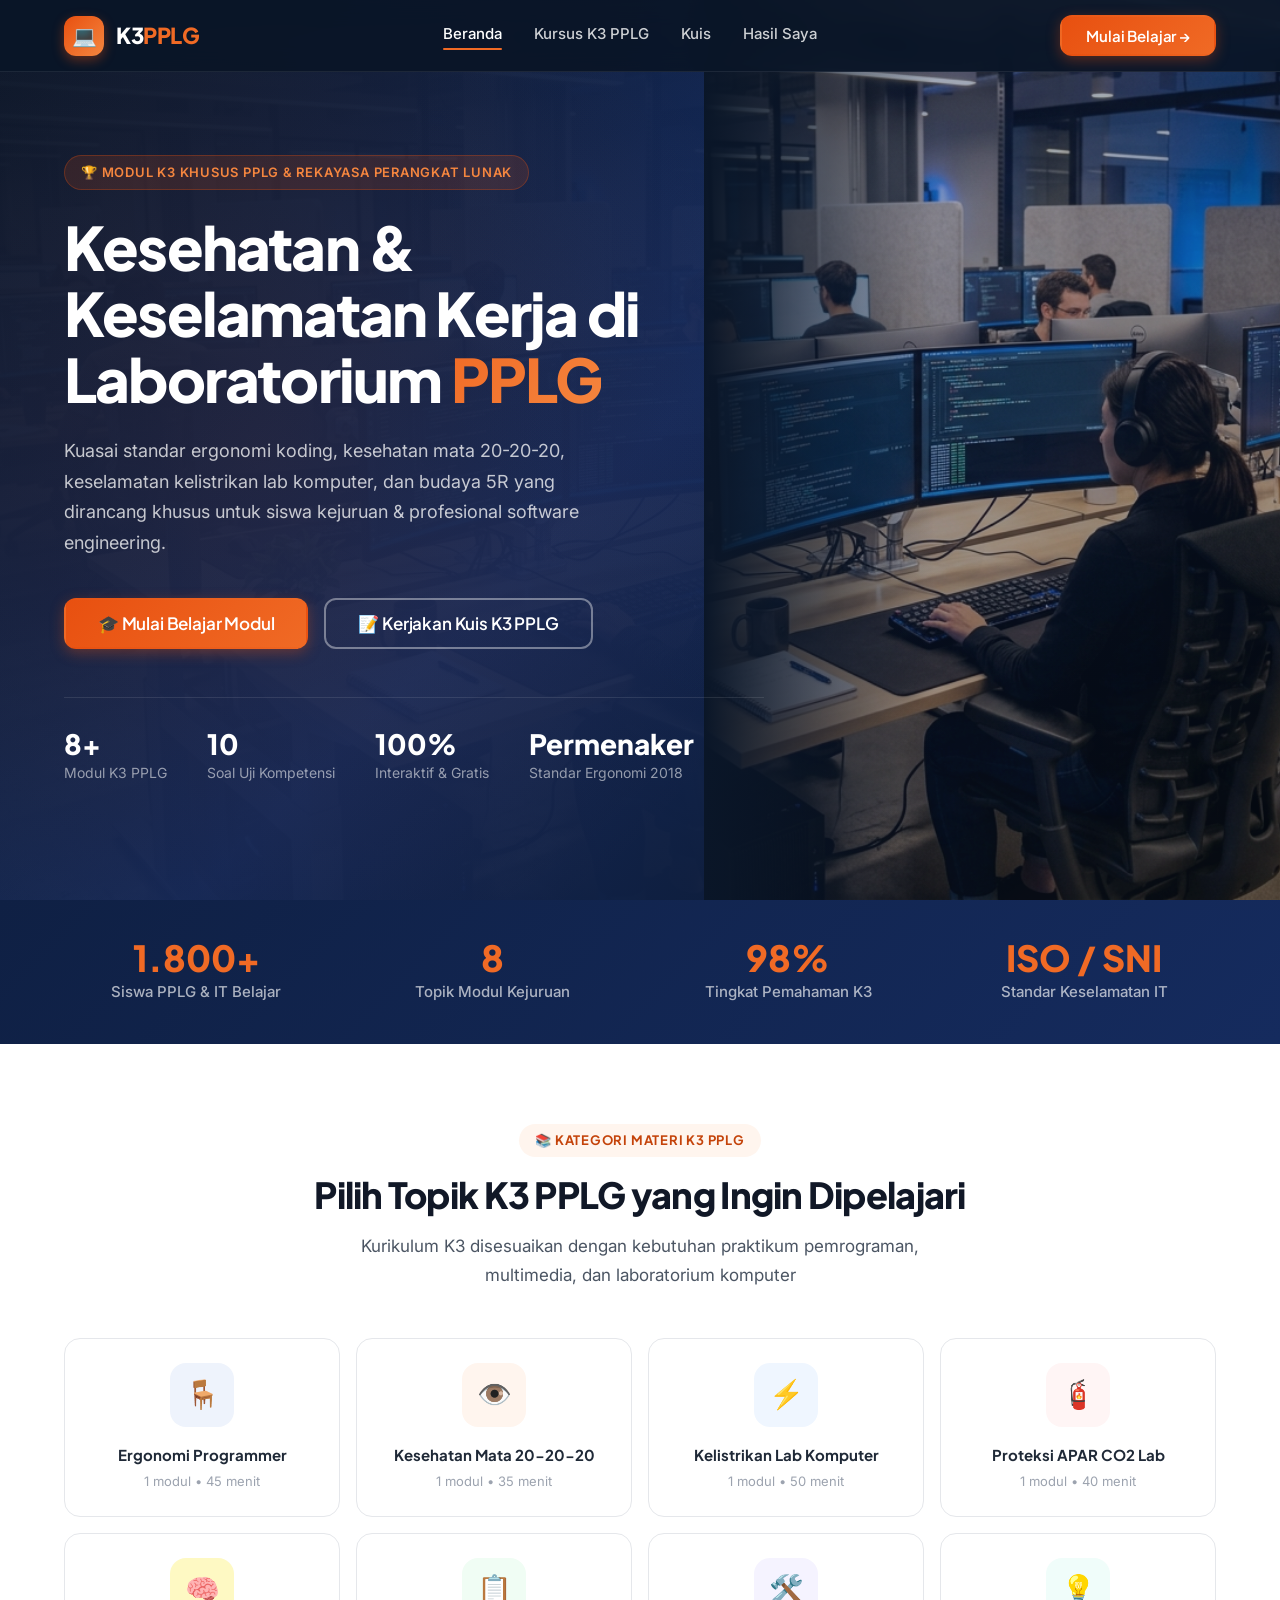
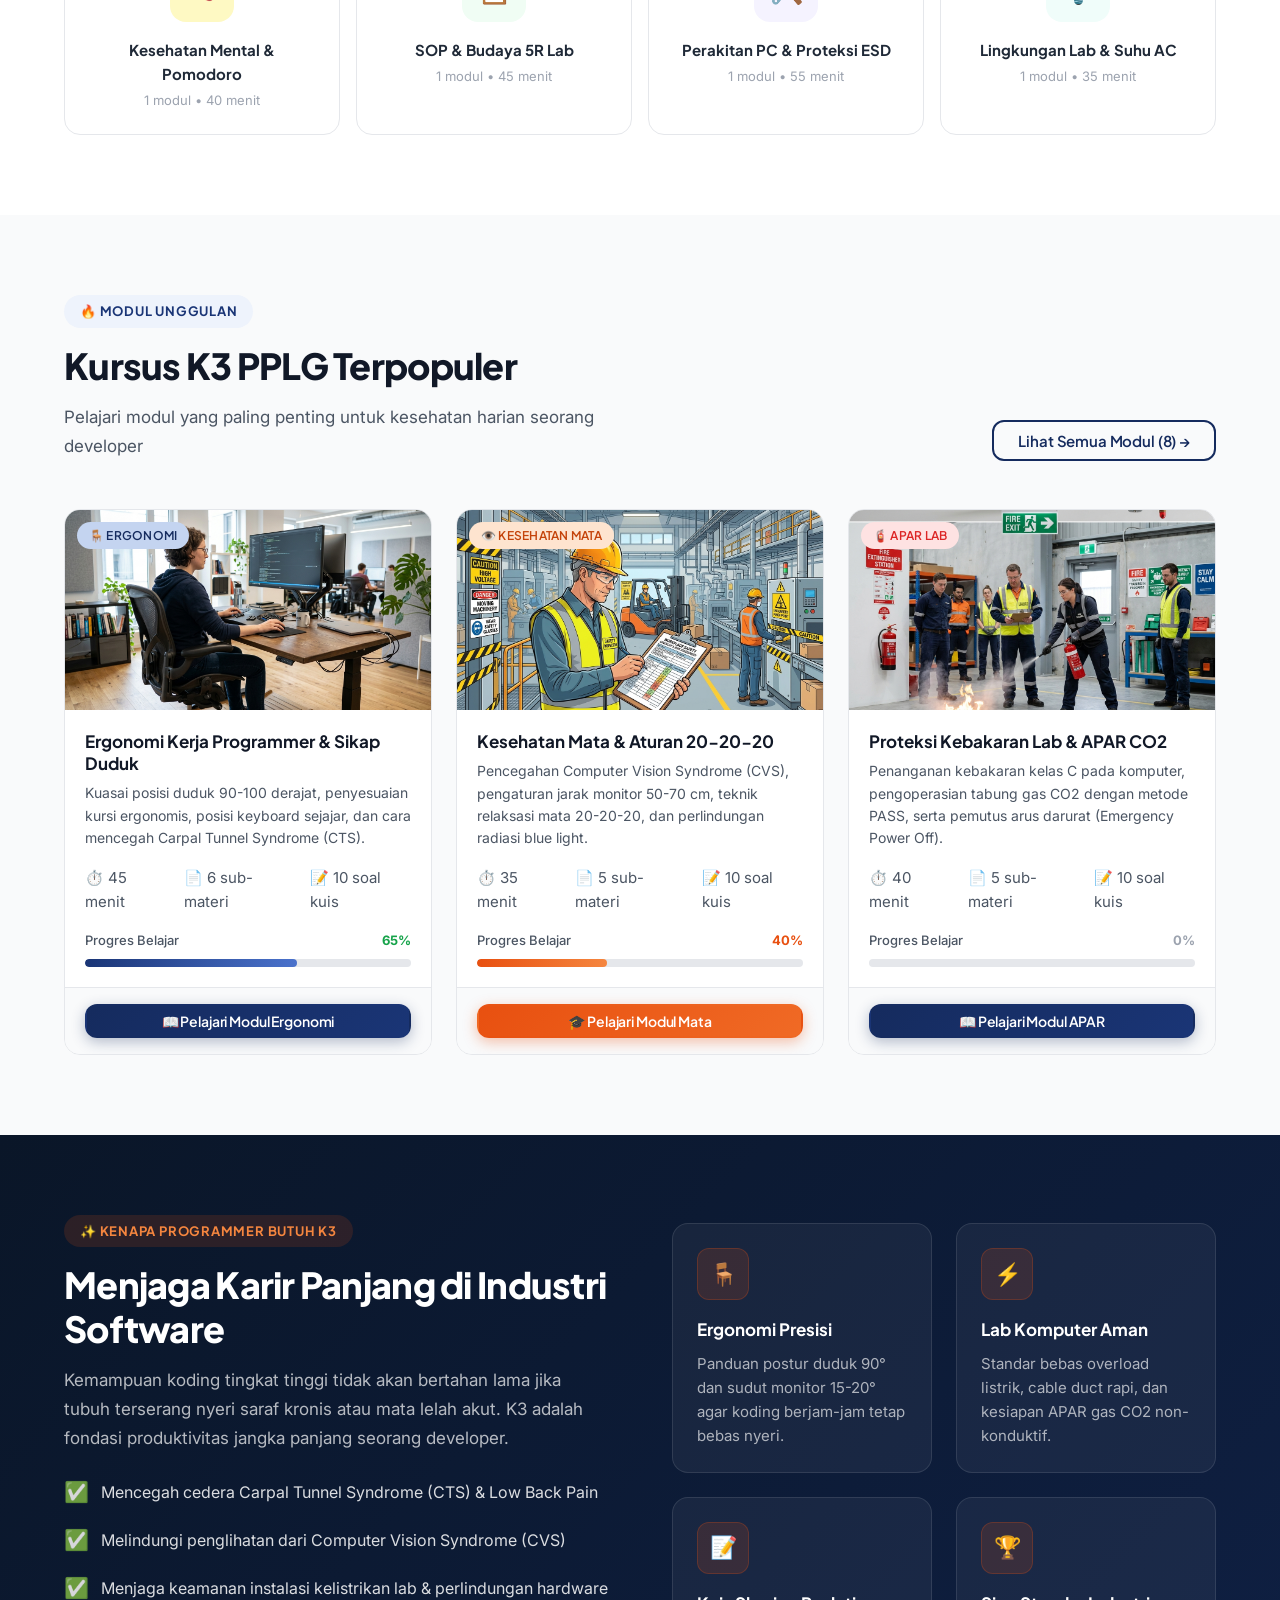
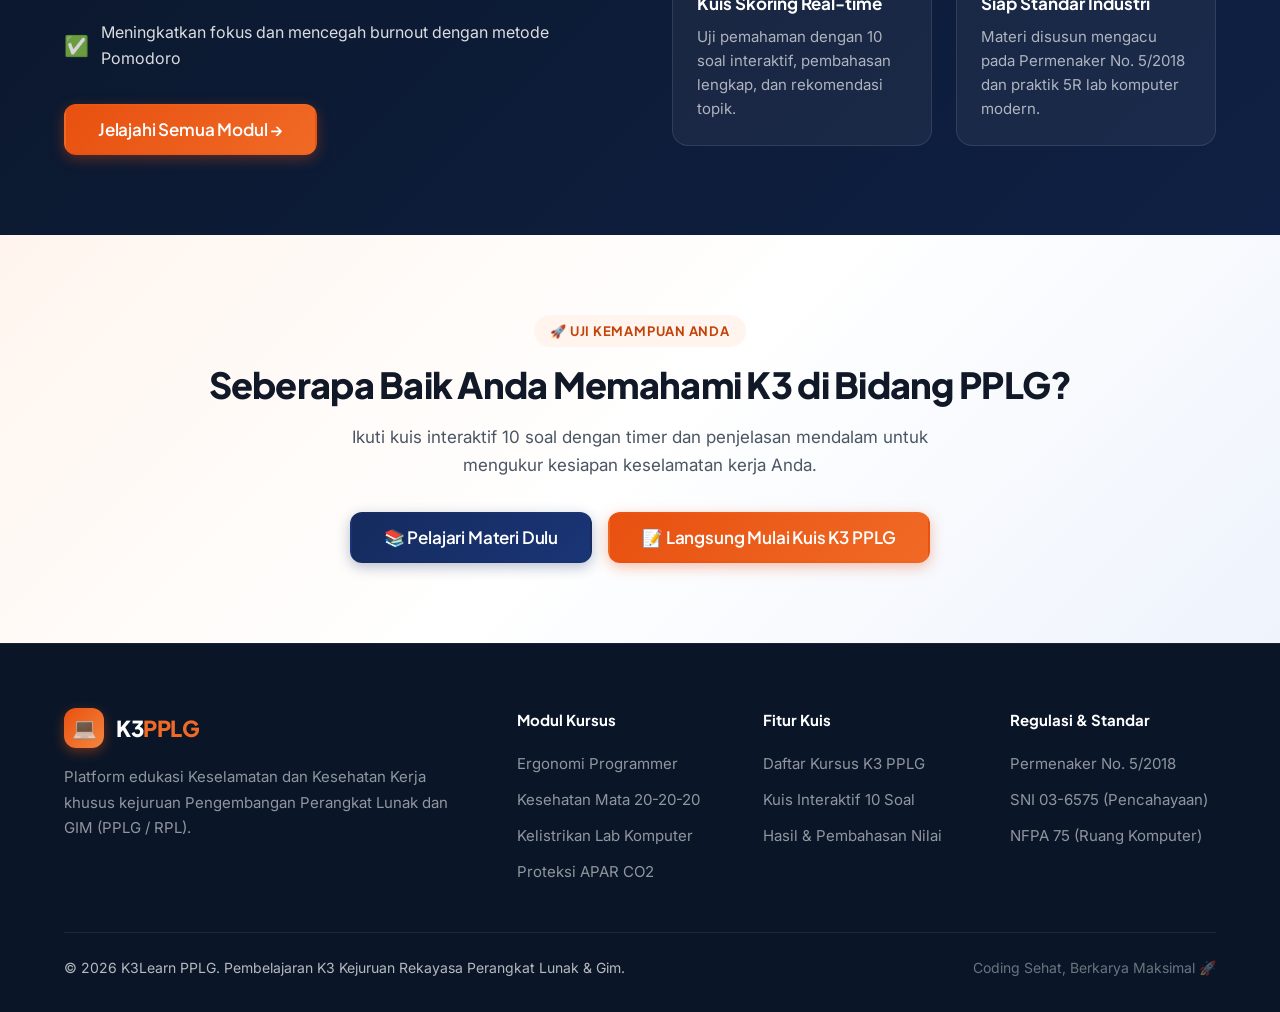
==== commit fcbcd39c: "Update kursus dan kuis menjadi K3 PPLG" ====
--- a/index.html
+++ b/index.html
@@ -1,12 +1,12 @@
-﻿<!DOCTYPE html>
+<!DOCTYPE html>
 <html lang="id">
 <head>
   <meta charset="UTF-8">
   <meta name="viewport" content="width=device-width, initial-scale=1.0">
-  <title>K3Learn - Platform Pembelajaran Keselamatan dan Kesehatan Kerja</title>
-  <meta name="description" content="Pelajari K3 secara online. Kursus interaktif, kuis otomatis, dan sertifikasi digital untuk meningkatkan keselamatan kerja di tempat Anda.">
+  <title>K3Learn PPLG - Platform Pembelajaran K3 Pengembangan Perangkat Lunak dan GIM</title>
+  <meta name="description" content="Platform e-learning Keselamatan dan Kesehatan Kerja (K3) khusus jurusan Pengembangan Perangkat Lunak dan GIM (PPLG / RPL). Modul ergonomi programmer, kesehatan mata, dan keselamatan lab komputer.">
   <link rel="stylesheet" href="assets/css/style.css">
-  <link rel="icon" href="data:image/svg+xml,<svg xmlns='http://www.w3.org/2000/svg' viewBox='0 0 100 100'><text y='.9em' font-size='90'>⛑️</text></svg>">
+  <link rel="icon" href="data:image/svg+xml,<svg xmlns='http://www.w3.org/2000/svg' viewBox='0 0 100 100'><text y='.9em' font-size='90'>💻</text></svg>">
 </head>
 <body>
 
@@ -14,12 +14,12 @@
 <nav class="navbar" id="navbar">
   <div class="container">
     <a href="index.html" class="nav-logo">
-      <div class="nav-logo-icon">⛑️</div>
-      <span class="nav-logo-text">K3<span>Learn</span></span>
+      <div class="nav-logo-icon">💻</div>
+      <span class="nav-logo-text">K3<span>PPLG</span></span>
     </a>
     <div class="nav-links" id="navLinks">
       <a href="index.html" class="nav-link active">Beranda</a>
-      <a href="pages/kursus.html" class="nav-link">Kursus K3</a>
+      <a href="pages/kursus.html" class="nav-link">Kursus K3 PPLG</a>
       <a href="pages/kuis.html" class="nav-link">Kuis</a>
       <a href="pages/hasil.html" class="nav-link">Hasil Saya</a>
     </div>
@@ -34,41 +34,41 @@
 
 <!-- HERO SECTION -->
 <section class="hero" id="beranda">
-  <div class="hero-bg"><img src="assets/images/hero_worker.jpg" alt="Worker" loading="eager"></div>
+  <div class="hero-bg"><img src="assets/images/hero_pplg.jpg" alt="Laboratorium PPLG" loading="eager"></div>
   <div class="hero-overlay"></div>
   <div class="hero-pattern"></div>
   <div class="hero-image-col">
-    <img src="assets/images/hero_worker.jpg" alt="Safety Worker">
+    <img src="assets/images/hero_pplg.jpg" alt="Developer Workspace">
   </div>
   <div class="container">
     <div class="hero-content animate-fade-up">
-      <div class="hero-badge">🏆 Platform E-Learning K3 Terpercaya</div>
+      <div class="hero-badge">🏆 Modul K3 Khusus PPLG & Rekayasa Perangkat Lunak</div>
       <h1 class="hero-title">
-        Tingkatkan Kesadaran <span class="highlight">K3</span>, Ciptakan Lingkungan Kerja yang <span class="highlight">Aman</span>
+        Kesehatan & Keselamatan Kerja di Laboratorium <span class="highlight">PPLG</span>
       </h1>
       <p class="hero-desc">
-        Pelajari standar Keselamatan dan Kesehatan Kerja melalui kurikulum komprehensif, kuis interaktif, dan sistem penilaian otomatis yang dirancang oleh para ahli K3 bersertifikat.
+        Kuasai standar ergonomi koding, kesehatan mata 20-20-20, keselamatan kelistrikan lab komputer, dan budaya 5R yang dirancang khusus untuk siswa kejuruan & profesional software engineering.
       </p>
       <div class="hero-actions">
-        <a href="pages/kursus.html" class="btn btn-primary btn-lg">🎓 Mulai Belajar</a>
-        <a href="pages/kuis.html" class="btn btn-outline btn-lg">📝 Kerjakan Kuis</a>
+        <a href="pages/kursus.html" class="btn btn-primary btn-lg">🎓 Mulai Belajar Modul</a>
+        <a href="pages/kuis.html" class="btn btn-outline btn-lg">📝 Kerjakan Kuis K3 PPLG</a>
       </div>
       <div class="hero-stats">
         <div>
           <div class="hero-stat-number">8+</div>
-          <div class="hero-stat-label">Modul Kursus</div>
+          <div class="hero-stat-label">Modul K3 PPLG</div>
         </div>
         <div>
-          <div class="hero-stat-number">50+</div>
-          <div class="hero-stat-label">Soal Kuis</div>
+          <div class="hero-stat-number">10</div>
+          <div class="hero-stat-label">Soal Uji Kompetensi</div>
         </div>
         <div>
           <div class="hero-stat-number">100%</div>
-          <div class="hero-stat-label">Gratis Akses</div>
+          <div class="hero-stat-label">Interaktif & Gratis</div>
         </div>
         <div>
-          <div class="hero-stat-number">SNI</div>
-          <div class="hero-stat-label">Standar Nasional</div>
+          <div class="hero-stat-number">Permenaker</div>
+          <div class="hero-stat-label">Standar Ergonomi 2018</div>
         </div>
       </div>
     </div>
@@ -80,20 +80,20 @@
   <div class="container">
     <div class="stats-grid">
       <div data-aos data-delay="100">
-        <div class="stat-num">2.500+</div>
-        <div class="stat-lbl">Peserta Terdaftar</div>
+        <div class="stat-num">1.800+</div>
+        <div class="stat-lbl">Siswa PPLG & IT Belajar</div>
       </div>
       <div data-aos data-delay="200">
         <div class="stat-num">8</div>
-        <div class="stat-lbl">Kursus Tersedia</div>
+        <div class="stat-lbl">Topik Modul Kejuruan</div>
       </div>
       <div data-aos data-delay="300">
-        <div class="stat-num">95%</div>
-        <div class="stat-lbl">Tingkat Kepuasan</div>
+        <div class="stat-num">98%</div>
+        <div class="stat-lbl">Tingkat Pemahaman K3</div>
       </div>
       <div data-aos data-delay="400">
-        <div class="stat-num">ISO</div>
-        <div class="stat-lbl">45001 Compliant</div>
+        <div class="stat-num">ISO / SNI</div>
+        <div class="stat-lbl">Standar Keselamatan IT</div>
       </div>
     </div>
   </div>
@@ -103,50 +103,50 @@
 <section class="section-padding" id="kategori">
   <div class="container">
     <div class="text-center mb-12">
-      <div class="section-label">📚 Kategori Materi</div>
-      <h2 class="section-title">Pilih Topik K3 yang Ingin Dipelajari</h2>
-      <p class="section-subtitle" style="margin:0 auto">Materi disusun sistematis sesuai standar K3 nasional dan internasional</p>
+      <div class="section-label">📚 Kategori Materi K3 PPLG</div>
+      <h2 class="section-title">Pilih Topik K3 PPLG yang Ingin Dipelajari</h2>
+      <p class="section-subtitle" style="margin:0 auto">Kurikulum K3 disesuaikan dengan kebutuhan praktikum pemrograman, multimedia, dan laboratorium komputer</p>
     </div>
     <div class="category-grid">
-      <a href="pages/kursus.html?kategori=dasar" class="category-card" data-aos data-delay="100">
-        <div class="category-icon cat-navy">🏛️</div>
-        <div class="category-name">Dasar-Dasar K3</div>
-        <div class="category-count">1 kursus • 45 menit</div>
-      </a>
-      <a href="pages/kursus.html?kategori=apd" class="category-card" data-aos data-delay="150">
-        <div class="category-icon cat-orange">🦺</div>
-        <div class="category-name">Alat Pelindung Diri</div>
-        <div class="category-count">1 kursus • 40 menit</div>
-      </a>
-      <a href="pages/kursus.html?kategori=bahaya" class="category-card" data-aos data-delay="200">
-        <div class="category-icon cat-yellow">⚠️</div>
-        <div class="category-name">Identifikasi Bahaya</div>
-        <div class="category-count">1 kursus • 50 menit</div>
-      </a>
-      <a href="pages/kursus.html?kategori=kebakaran" class="category-card" data-aos data-delay="250">
-        <div class="category-icon cat-red">🔥</div>
-        <div class="category-name">Pencegahan Kebakaran</div>
-        <div class="category-count">1 kursus • 35 menit</div>
-      </a>
-      <a href="pages/kursus.html?kategori=p3k" class="category-card" data-aos data-delay="300">
-        <div class="category-icon cat-green">🏥</div>
-        <div class="category-name">Pertolongan Pertama</div>
-        <div class="category-count">1 kursus • 55 menit</div>
-      </a>
-      <a href="pages/kursus.html?kategori=mesin" class="category-card" data-aos data-delay="350">
-        <div class="category-icon cat-blue">⚙️</div>
-        <div class="category-name">Keselamatan Mesin</div>
-        <div class="category-count">1 kursus • 45 menit</div>
-      </a>
-      <a href="pages/kursus.html?kategori=kimia" class="category-card" data-aos data-delay="400">
-        <div class="category-icon cat-purple">🧪</div>
-        <div class="category-name">Penanganan Bahan Kimia</div>
-        <div class="category-count">1 kursus • 60 menit</div>
-      </a>
-      <a href="pages/kursus.html?kategori=darurat" class="category-card" data-aos data-delay="450">
-        <div class="category-icon cat-teal">🚨</div>
-        <div class="category-name">Prosedur Darurat</div>
-        <div class="category-count">1 kursus • 40 menit</div>
+      <a href="pages/kursus.html?kategori=ergonomi" class="category-card" data-aos data-delay="100">
+        <div class="category-icon cat-navy">🪑</div>
+        <div class="category-name">Ergonomi Programmer</div>
+        <div class="category-count">1 modul • 45 menit</div>
+      </a>
+      <a href="pages/kursus.html?kategori=mata" class="category-card" data-aos data-delay="150">
+        <div class="category-icon cat-orange">👁️</div>
+        <div class="category-name">Kesehatan Mata 20-20-20</div>
+        <div class="category-count">1 modul • 35 menit</div>
+      </a>
+      <a href="pages/kursus.html?kategori=listrik" class="category-card" data-aos data-delay="200">
+        <div class="category-icon cat-blue">⚡</div>
+        <div class="category-name">Kelistrikan Lab Komputer</div>
+        <div class="category-count">1 modul • 50 menit</div>
+      </a>
+      <a href="pages/kursus.html?kategori=apar" class="category-card" data-aos data-delay="250">
+        <div class="category-icon cat-red">🧯</div>
+        <div class="category-name">Proteksi APAR CO2 Lab</div>
+        <div class="category-count">1 modul • 40 menit</div>
+      </a>
+      <a href="pages/kursus.html?kategori=mental" class="category-card" data-aos data-delay="300">
+        <div class="category-icon cat-yellow">🧠</div>
+        <div class="category-name">Kesehatan Mental & Pomodoro</div>
+        <div class="category-count">1 modul • 40 menit</div>
+      </a>
+      <a href="pages/kursus.html?kategori=sop" class="category-card" data-aos data-delay="350">
+        <div class="category-icon cat-green">📋</div>
+        <div class="category-name">SOP & Budaya 5R Lab</div>
+        <div class="category-count">1 modul • 45 menit</div>
+      </a>
+      <a href="pages/kursus.html?kategori=hardware" class="category-card" data-aos data-delay="400">
+        <div class="category-icon cat-purple">🛠️</div>
+        <div class="category-name">Perakitan PC & Proteksi ESD</div>
+        <div class="category-count">1 modul • 55 menit</div>
+      </a>
+      <a href="pages/kursus.html?kategori=ergonomi" class="category-card" data-aos data-delay="450">
+        <div class="category-icon cat-teal">💡</div>
+        <div class="category-name">Lingkungan Lab & Suhu AC</div>
+        <div class="category-count">1 modul • 35 menit</div>
       </a>
     </div>
   </div>
@@ -157,139 +157,139 @@
   <div class="container">
     <div style="display:flex;align-items:flex-end;justify-content:space-between;margin-bottom:3rem;flex-wrap:wrap;gap:1rem">
       <div>
-        <div class="section-label section-label-navy">🔥 Paling Diminati</div>
-        <h2 class="section-title">Kursus K3 Populer</h2>
-        <p class="section-subtitle">Mulai dari yang paling banyak dipelajari oleh peserta aktif</p>
-      </div>
-      <a href="pages/kursus.html" class="btn btn-outline-navy">Lihat Semua Kursus →</a>
+        <div class="section-label section-label-navy">🔥 Modul Unggulan</div>
+        <h2 class="section-title">Kursus K3 PPLG Terpopuler</h2>
+        <p class="section-subtitle">Pelajari modul yang paling penting untuk kesehatan harian seorang developer</p>
+      </div>
+      <a href="pages/kursus.html" class="btn btn-outline-navy">Lihat Semua Modul (8) →</a>
     </div>
     <div class="courses-grid">
       <!-- Kursus 1 -->
       <div class="course-card" data-aos data-delay="100">
         <div class="course-img-wrap">
-          <img src="assets/images/course_k3basics.jpg" alt="Dasar K3" loading="lazy">
-          <div class="course-img-badge"><span class="badge badge-navy">🏛️ Dasar</span></div>
+          <img src="assets/images/course_ergonomi.jpg" alt="Ergonomi Kerja Programmer" loading="lazy">
+          <div class="course-img-badge"><span class="badge badge-navy">🪑 Ergonomi</span></div>
         </div>
         <div class="course-body">
-          <div class="course-title">Pengenalan Dasar-Dasar K3</div>
-          <p class="course-desc">Memahami konsep fundamental keselamatan dan kesehatan kerja, regulasi, dan tanggung jawab semua pihak.</p>
+          <div class="course-title">Ergonomi Kerja Programmer & Sikap Duduk</div>
+          <p class="course-desc">Kuasai posisi duduk 90-100 derajat, penyesuaian kursi ergonomis, posisi keyboard sejajar, dan cara mencegah Carpal Tunnel Syndrome (CTS).</p>
           <div class="course-meta">
             <div class="course-meta-item">⏱️ 45 menit</div>
             <div class="course-meta-item">📄 6 sub-materi</div>
             <div class="course-meta-item">📝 10 soal kuis</div>
           </div>
           <div>
-            <div class="course-progress-hdr"><span>Progres</span><span style="color:#16A34A;font-weight:700">65%</span></div>
+            <div class="course-progress-hdr"><span>Progres Belajar</span><span style="color:#16A34A;font-weight:700">65%</span></div>
             <div class="progress-wrap"><div class="progress-bar" style="width:65%"></div></div>
           </div>
         </div>
         <div class="card-footer" style="padding:1rem 1.25rem">
-          <a href="pages/materi.html?id=k3dasar" class="btn btn-navy btn-full btn-sm">📖 Lanjutkan Belajar</a>
+          <a href="pages/materi.html?id=ergonomi" class="btn btn-navy btn-full btn-sm">📖 Pelajari Modul Ergonomi</a>
         </div>
       </div>
       <!-- Kursus 2 -->
       <div class="course-card" data-aos data-delay="200">
         <div class="course-img-wrap">
-          <img src="assets/images/course_apd.jpg" alt="APD" loading="lazy">
-          <div class="course-img-badge"><span class="badge badge-orange">🦺 APD</span></div>
+          <img src="assets/images/course_hazard.jpg" alt="Kesehatan Mata" loading="lazy">
+          <div class="course-img-badge"><span class="badge badge-orange">👁️ Kesehatan Mata</span></div>
         </div>
         <div class="course-body">
-          <div class="course-title">Alat Pelindung Diri (APD)</div>
-          <p class="course-desc">Pelajari jenis-jenis APD, cara penggunaan yang benar, dan pentingnya APD dalam mencegah kecelakaan kerja.</p>
+          <div class="course-title">Kesehatan Mata & Aturan 20-20-20</div>
+          <p class="course-desc">Pencegahan Computer Vision Syndrome (CVS), pengaturan jarak monitor 50-70 cm, teknik relaksasi mata 20-20-20, dan perlindungan radiasi blue light.</p>
+          <div class="course-meta">
+            <div class="course-meta-item">⏱️ 35 menit</div>
+            <div class="course-meta-item">📄 5 sub-materi</div>
+            <div class="course-meta-item">📝 10 soal kuis</div>
+          </div>
+          <div>
+            <div class="course-progress-hdr"><span>Progres Belajar</span><span style="color:#E85010;font-weight:700">40%</span></div>
+            <div class="progress-wrap"><div class="progress-bar progress-bar-orange" style="width:40%"></div></div>
+          </div>
+        </div>
+        <div class="card-footer" style="padding:1rem 1.25rem">
+          <a href="pages/materi.html?id=mata" class="btn btn-primary btn-full btn-sm">🎓 Pelajari Modul Mata</a>
+        </div>
+      </div>
+      <!-- Kursus 3 -->
+      <div class="course-card" data-aos data-delay="300">
+        <div class="course-img-wrap">
+          <img src="assets/images/course_fire.jpg" alt="Proteksi Kebakaran Lab" loading="lazy">
+          <div class="course-img-badge"><span class="badge badge-red">🧯 APAR Lab</span></div>
+        </div>
+        <div class="course-body">
+          <div class="course-title">Proteksi Kebakaran Lab & APAR CO2</div>
+          <p class="course-desc">Penanganan kebakaran kelas C pada komputer, pengoperasian tabung gas CO2 dengan metode PASS, serta pemutus arus darurat (Emergency Power Off).</p>
           <div class="course-meta">
             <div class="course-meta-item">⏱️ 40 menit</div>
             <div class="course-meta-item">📄 5 sub-materi</div>
             <div class="course-meta-item">📝 10 soal kuis</div>
           </div>
           <div>
-            <div class="course-progress-hdr"><span>Progres</span><span style="color:#E85010;font-weight:700">30%</span></div>
-            <div class="progress-wrap"><div class="progress-bar progress-bar-orange" style="width:30%"></div></div>
+            <div class="course-progress-hdr"><span>Progres Belajar</span><span style="color:#9CA3AF;font-weight:700">0%</span></div>
+            <div class="progress-wrap"><div class="progress-bar" style="width:0%"></div></div>
           </div>
         </div>
         <div class="card-footer" style="padding:1rem 1.25rem">
-          <a href="pages/materi.html?id=apd" class="btn btn-primary btn-full btn-sm">🎓 Mulai Belajar</a>
-        </div>
-      </div>
-      <!-- Kursus 3 -->
-      <div class="course-card" data-aos data-delay="300">
-        <div class="course-img-wrap">
-          <img src="assets/images/course_fire.jpg" alt="Kebakaran" loading="lazy">
-          <div class="course-img-badge"><span class="badge badge-red">🔥 Kebakaran</span></div>
-        </div>
-        <div class="course-body">
-          <div class="course-title">Pencegahan dan Penanganan Kebakaran</div>
-          <p class="course-desc">Pahami klasifikasi kebakaran, penggunaan APAR, jalur evakuasi, dan prosedur penanganan darurat kebakaran.</p>
-          <div class="course-meta">
-            <div class="course-meta-item">⏱️ 35 menit</div>
-            <div class="course-meta-item">📄 5 sub-materi</div>
-            <div class="course-meta-item">📝 10 soal kuis</div>
-          </div>
-          <div>
-            <div class="course-progress-hdr"><span>Progres</span><span style="color:#9CA3AF;font-weight:700">0%</span></div>
-            <div class="progress-wrap"><div class="progress-bar" style="width:0%"></div></div>
-          </div>
-        </div>
-        <div class="card-footer" style="padding:1rem 1.25rem">
-          <a href="pages/materi.html?id=kebakaran" class="btn btn-navy btn-full btn-sm">📖 Mulai Belajar</a>
-        </div>
-      </div>
-    </div>
-  </div>
-</section>
-
-<!-- MANFAAT BELAJAR K3 -->
+          <a href="pages/materi.html?id=apar" class="btn btn-navy btn-full btn-sm">📖 Pelajari Modul APAR</a>
+        </div>
+      </div>
+    </div>
+  </div>
+</section>
+
+<!-- MANFAAT BELAJAR K3 PPLG -->
 <section class="benefits-section" id="manfaat">
   <div class="container">
     <div style="display:grid;grid-template-columns:1fr 1fr;gap:4rem;align-items:center" class="benefits-responsive">
       <div data-aos>
-        <div class="section-label" style="background:rgba(232,80,16,0.15);color:#F5863F">✨ Mengapa K3 Penting</div>
-        <h2 class="section-title" style="color:#fff;margin-bottom:1rem">Manfaat Nyata Belajar K3</h2>
-        <p style="color:rgba(255,255,255,0.65);font-size:1.0625rem;line-height:1.7;margin-bottom:1.5rem">
-          Investasi dalam pengetahuan K3 bukan hanya kewajiban — ini adalah langkah nyata melindungi diri sendiri, rekan kerja, dan keluarga di rumah.
+        <div class="section-label" style="background:rgba(232,80,16,0.15);color:#F5863F">✨ Kenapa Programmer Butuh K3</div>
+        <h2 class="section-title" style="color:#fff;margin-bottom:1rem">Menjaga Karir Panjang di Industri Software</h2>
+        <p style="color:rgba(255,255,255,0.7);font-size:1.0625rem;line-height:1.7;margin-bottom:1.5rem">
+          Kemampuan koding tingkat tinggi tidak akan bertahan lama jika tubuh terserang nyeri saraf kronis atau mata lelah akut. K3 adalah fondasi produktivitas jangka panjang seorang developer.
         </p>
         <div style="display:flex;flex-direction:column;gap:1rem">
-          <div style="display:flex;align-items:center;gap:.75rem;color:rgba(255,255,255,0.8)">
+          <div style="display:flex;align-items:center;gap:.75rem;color:rgba(255,255,255,0.85)">
             <span style="font-size:1.25rem">✅</span>
-            <span>Mengurangi risiko kecelakaan kerja hingga 70%</span>
-          </div>
-          <div style="display:flex;align-items:center;gap:.75rem;color:rgba(255,255,255,0.8)">
+            <span>Mencegah cedera Carpal Tunnel Syndrome (CTS) & Low Back Pain</span>
+          </div>
+          <div style="display:flex;align-items:center;gap:.75rem;color:rgba(255,255,255,0.85)">
             <span style="font-size:1.25rem">✅</span>
-            <span>Memenuhi persyaratan regulasi dan standar industri</span>
-          </div>
-          <div style="display:flex;align-items:center;gap:.75rem;color:rgba(255,255,255,0.8)">
+            <span>Melindungi penglihatan dari Computer Vision Syndrome (CVS)</span>
+          </div>
+          <div style="display:flex;align-items:center;gap:.75rem;color:rgba(255,255,255,0.85)">
             <span style="font-size:1.25rem">✅</span>
-            <span>Meningkatkan produktivitas dan budaya keselamatan</span>
-          </div>
-          <div style="display:flex;align-items:center;gap:.75rem;color:rgba(255,255,255,0.8)">
+            <span>Menjaga keamanan instalasi kelistrikan lab & perlindungan hardware</span>
+          </div>
+          <div style="display:flex;align-items:center;gap:.75rem;color:rgba(255,255,255,0.85)">
             <span style="font-size:1.25rem">✅</span>
-            <span>Skor kuis otomatis dan rekap progres belajar</span>
+            <span>Meningkatkan fokus dan mencegah burnout dengan metode Pomodoro</span>
           </div>
         </div>
         <div style="margin-top:2rem">
-          <a href="pages/kursus.html" class="btn btn-primary btn-lg">Mulai Sekarang →</a>
+          <a href="pages/kursus.html" class="btn btn-primary btn-lg">Jelajahi Semua Modul →</a>
         </div>
       </div>
       <div>
         <div class="benefits-grid" style="margin-top:0">
           <div class="benefit-card" data-aos data-delay="100">
-            <div class="benefit-icon">🛡️</div>
-            <div class="benefit-title">Perlindungan Diri</div>
-            <p class="benefit-desc">Kenali bahaya sebelum terjadi dan lindungi diri dengan pengetahuan yang tepat.</p>
+            <div class="benefit-icon">🪑</div>
+            <div class="benefit-title">Ergonomi Presisi</div>
+            <p class="benefit-desc">Panduan postur duduk 90° dan sudut monitor 15-20° agar koding berjam-jam tetap bebas nyeri.</p>
           </div>
           <div class="benefit-card" data-aos data-delay="200">
-            <div class="benefit-icon">📊</div>
-            <div class="benefit-title">Skoring Otomatis</div>
-            <p class="benefit-desc">Nilai kuis dihitung langsung, jelas, dan disimpan untuk dipantau kapan saja.</p>
+            <div class="benefit-icon">⚡</div>
+            <div class="benefit-title">Lab Komputer Aman</div>
+            <p class="benefit-desc">Standar bebas overload listrik, cable duct rapi, dan kesiapan APAR gas CO2 non-konduktif.</p>
           </div>
           <div class="benefit-card" data-aos data-delay="300">
-            <div class="benefit-icon">🎓</div>
-            <div class="benefit-title">Materi Terstruktur</div>
-            <p class="benefit-desc">Kurikulum disusun dari dasar hingga mahir sesuai standar SNI & ISO 45001.</p>
+            <div class="benefit-icon">📝</div>
+            <div class="benefit-title">Kuis Skoring Real-time</div>
+            <p class="benefit-desc">Uji pemahaman dengan 10 soal interaktif, pembahasan lengkap, dan rekomendasi topik.</p>
           </div>
           <div class="benefit-card" data-aos data-delay="400">
-            <div class="benefit-icon">📱</div>
-            <div class="benefit-title">Akses Kapan Saja</div>
-            <p class="benefit-desc">Belajar dari perangkat apa pun — desktop, tablet, atau smartphone.</p>
+            <div class="benefit-icon">🏆</div>
+            <div class="benefit-title">Siap Standar Industri</div>
+            <p class="benefit-desc">Materi disusun mengacu pada Permenaker No. 5/2018 dan praktik 5R lab komputer modern.</p>
           </div>
         </div>
       </div>
@@ -300,14 +300,14 @@
 <!-- CTA SECTION -->
 <section class="section-padding" style="background:linear-gradient(135deg,#FFF5EE 0%,#fff 50%,#EEF3FC 100%)">
   <div class="container text-center" data-aos>
-    <div class="section-label">🚀 Mulai Sekarang</div>
-    <h2 class="section-title">Siap Menjadi Tenaga Kerja yang Kompeten di Bidang K3?</h2>
+    <div class="section-label">🚀 Uji Kemampuan Anda</div>
+    <h2 class="section-title">Seberapa Baik Anda Memahami K3 di Bidang PPLG?</h2>
     <p class="section-subtitle" style="margin:0 auto 2rem">
-      Bergabunglah dengan ribuan tenaga kerja yang telah meningkatkan kompetensi K3 mereka melalui K3Learn.
+      Ikuti kuis interaktif 10 soal dengan timer dan penjelasan mendalam untuk mengukur kesiapan keselamatan kerja Anda.
     </p>
     <div style="display:flex;gap:1rem;justify-content:center;flex-wrap:wrap">
-      <a href="pages/kursus.html" class="btn btn-navy btn-lg">📚 Jelajahi Kursus</a>
-      <a href="pages/kuis.html" class="btn btn-primary btn-lg">📝 Langsung Kerjakan Kuis</a>
+      <a href="pages/kursus.html" class="btn btn-navy btn-lg">📚 Pelajari Materi Dulu</a>
+      <a href="pages/kuis.html" class="btn btn-primary btn-lg">📝 Langsung Mulai Kuis K3 PPLG</a>
     </div>
   </div>
 </section>
@@ -318,42 +318,40 @@
     <div class="footer-grid">
       <div>
         <div class="nav-logo" style="margin-bottom:.5rem">
-          <div class="nav-logo-icon">⛑️</div>
-          <span class="nav-logo-text">K3<span>Learn</span></span>
-        </div>
-        <p class="footer-brand-desc">Platform pembelajaran K3 online yang komprehensif, interaktif, dan mudah diakses untuk semua kalangan tenaga kerja Indonesia.</p>
-      </div>
-      <div>
-        <div class="footer-heading">Kursus</div>
+          <div class="nav-logo-icon">💻</div>
+          <span class="nav-logo-text">K3<span>PPLG</span></span>
+        </div>
+        <p class="footer-brand-desc">Platform edukasi Keselamatan dan Kesehatan Kerja khusus kejuruan Pengembangan Perangkat Lunak dan GIM (PPLG / RPL).</p>
+      </div>
+      <div>
+        <div class="footer-heading">Modul Kursus</div>
         <div class="footer-links">
-          <a href="pages/materi.html?id=k3dasar" class="footer-link">Dasar-Dasar K3</a>
-          <a href="pages/materi.html?id=apd" class="footer-link">Alat Pelindung Diri</a>
-          <a href="pages/materi.html?id=kebakaran" class="footer-link">Pencegahan Kebakaran</a>
-          <a href="pages/materi.html?id=p3k" class="footer-link">Pertolongan Pertama</a>
-        </div>
-      </div>
-      <div>
-        <div class="footer-heading">Fitur</div>
+          <a href="pages/materi.html?id=ergonomi" class="footer-link">Ergonomi Programmer</a>
+          <a href="pages/materi.html?id=mata" class="footer-link">Kesehatan Mata 20-20-20</a>
+          <a href="pages/materi.html?id=listrik" class="footer-link">Kelistrikan Lab Komputer</a>
+          <a href="pages/materi.html?id=apar" class="footer-link">Proteksi APAR CO2</a>
+        </div>
+      </div>
+      <div>
+        <div class="footer-heading">Fitur Kuis</div>
         <div class="footer-links">
-          <a href="pages/kursus.html" class="footer-link">Daftar Kursus</a>
-          <a href="pages/kuis.html" class="footer-link">Kuis Interaktif</a>
-          <a href="pages/hasil.html" class="footer-link">Hasil & Nilai</a>
-          <a href="pages/hasil.html" class="footer-link">Riwayat Belajar</a>
-        </div>
-      </div>
-      <div>
-        <div class="footer-heading">Standar</div>
+          <a href="pages/kursus.html" class="footer-link">Daftar Kursus K3 PPLG</a>
+          <a href="pages/kuis.html" class="footer-link">Kuis Interaktif 10 Soal</a>
+          <a href="pages/hasil.html" class="footer-link">Hasil & Pembahasan Nilai</a>
+        </div>
+      </div>
+      <div>
+        <div class="footer-heading">Regulasi & Standar</div>
         <div class="footer-links">
-          <a href="#" class="footer-link">UU No. 1/1970</a>
-          <a href="#" class="footer-link">PP No. 50/2012</a>
-          <a href="#" class="footer-link">ISO 45001:2018</a>
-          <a href="#" class="footer-link">SNI K3</a>
+          <a href="#" class="footer-link">Permenaker No. 5/2018</a>
+          <a href="#" class="footer-link">SNI 03-6575 (Pencahayaan)</a>
+          <a href="#" class="footer-link">NFPA 75 (Ruang Komputer)</a>
         </div>
       </div>
     </div>
     <div class="footer-bottom">
-      <span>© 2026 K3Learn. Platform Pembelajaran K3 Online.</span>
-      <span style="color:rgba(255,255,255,0.4)">Dirancang untuk keselamatan kerja Indonesia 🇮🇩</span>
+      <span>© 2026 K3Learn PPLG. Pembelajaran K3 Kejuruan Rekayasa Perangkat Lunak & Gim.</span>
+      <span style="color:rgba(255,255,255,0.4)">Coding Sehat, Berkarya Maksimal 🚀</span>
     </div>
   </div>
 </footer>
@@ -378,20 +376,8 @@
   document.querySelectorAll('[data-aos]').forEach(el => observer.observe(el));
 }
 
-// Counter animation
-function animateCounter(el, target, suffix='') {
-  let count = 0;
-  const step = target / 60;
-  const timer = setInterval(() => {
-    count = Math.min(count + step, target);
-    el.textContent = Math.floor(count).toLocaleString('id') + suffix;
-    if (count >= target) clearInterval(timer);
-  }, 16);
-}
-
 document.addEventListener('DOMContentLoaded', () => {
   initAOS();
-  // Responsive benefits grid
   const benefitsResponsive = document.querySelector('.benefits-responsive');
   if(window.innerWidth <= 768 && benefitsResponsive) {
     benefitsResponsive.style.gridTemplateColumns = '1fr';
